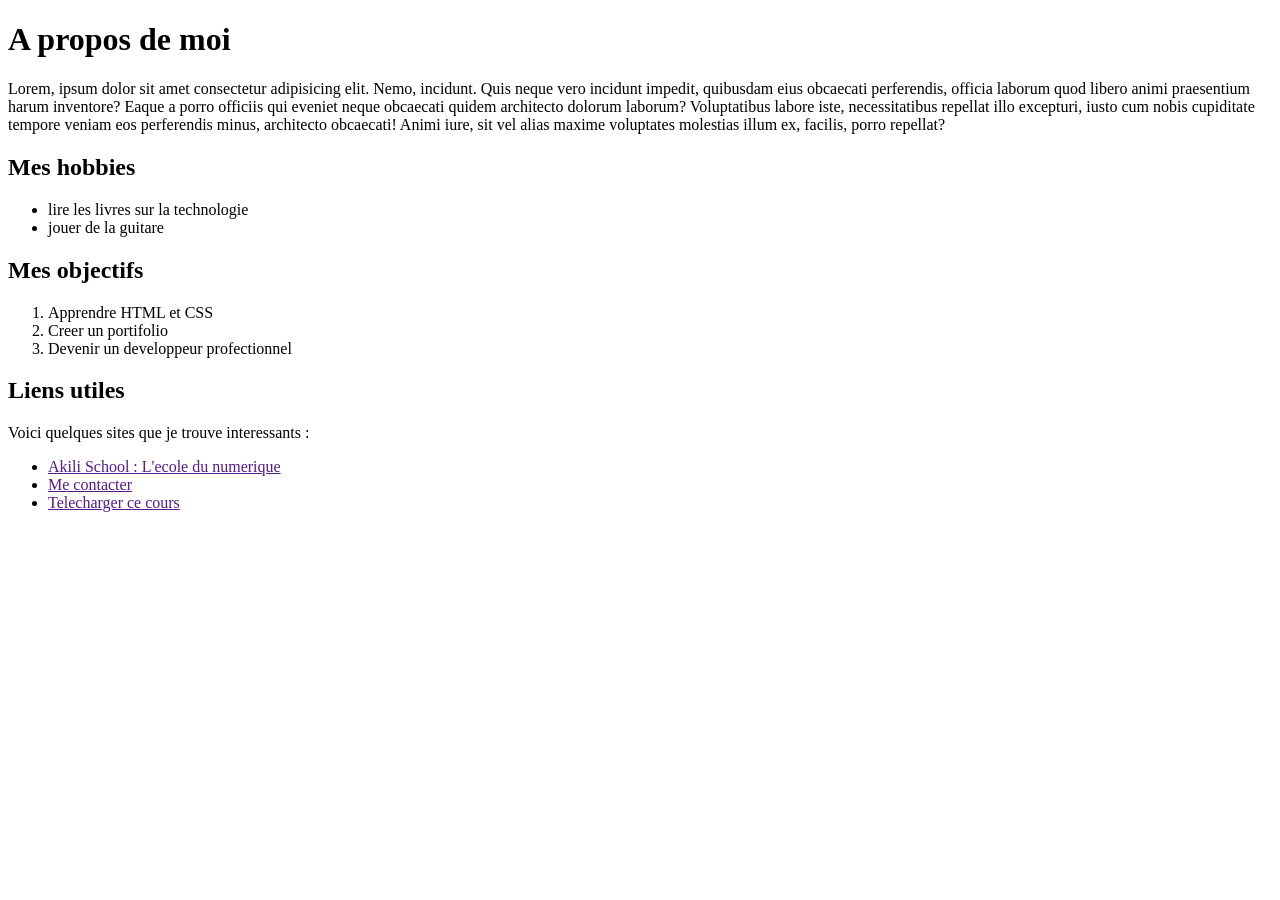
==== index.html @ 523f4569 "Add files via upload" ====
<!DOCTYPE html>
<html lang="en">
<head>
    <meta charset="UTF-8">
    <meta name="viewport" content="width=device-width, initial-scale=1.0">
    <title>A propos</title>
</head>
<body>
    <h1>A propos de moi</h1>

    <p>
        Lorem, ipsum dolor sit amet consectetur adipisicing elit. 
        Nemo, incidunt. Quis neque vero incidunt impedit, quibusdam 
        eius obcaecati perferendis, officia laborum quod libero animi praesentium 
        harum inventore? Eaque a porro officiis qui eveniet neque obcaecati quidem 
        architecto dolorum laborum? Voluptatibus labore iste, necessitatibus 
        repellat illo excepturi, iusto cum nobis cupiditate tempore veniam eos 
        perferendis minus, architecto obcaecati! Animi iure, sit vel alias maxime 
        voluptates molestias illum ex, facilis, porro repellat?
    </p>

    <h2>Mes hobbies</h2>
        <ul>
            <li>lire les livres sur la technologie</li>
            <li>jouer de la guitare</li>
        </ul>
    
    <h2>Mes objectifs</h2>
        <ol>
            <li>Apprendre HTML et CSS</li>
            <li>Creer un portifolio</li>
            <li>Devenir un developpeur profectionnel</li>
        </ol>

    <h2>Liens utiles</h2>
    <p>Voici quelques sites que je trouve interessants : </p>
        <ul>
            <li><a href="">Akili School : L'ecole du numerique</a></li>
            <li><a href="">Me contacter</a></li>
            <li><a href="">Telecharger ce cours</a></li>
        </ul>
</body>
</html>
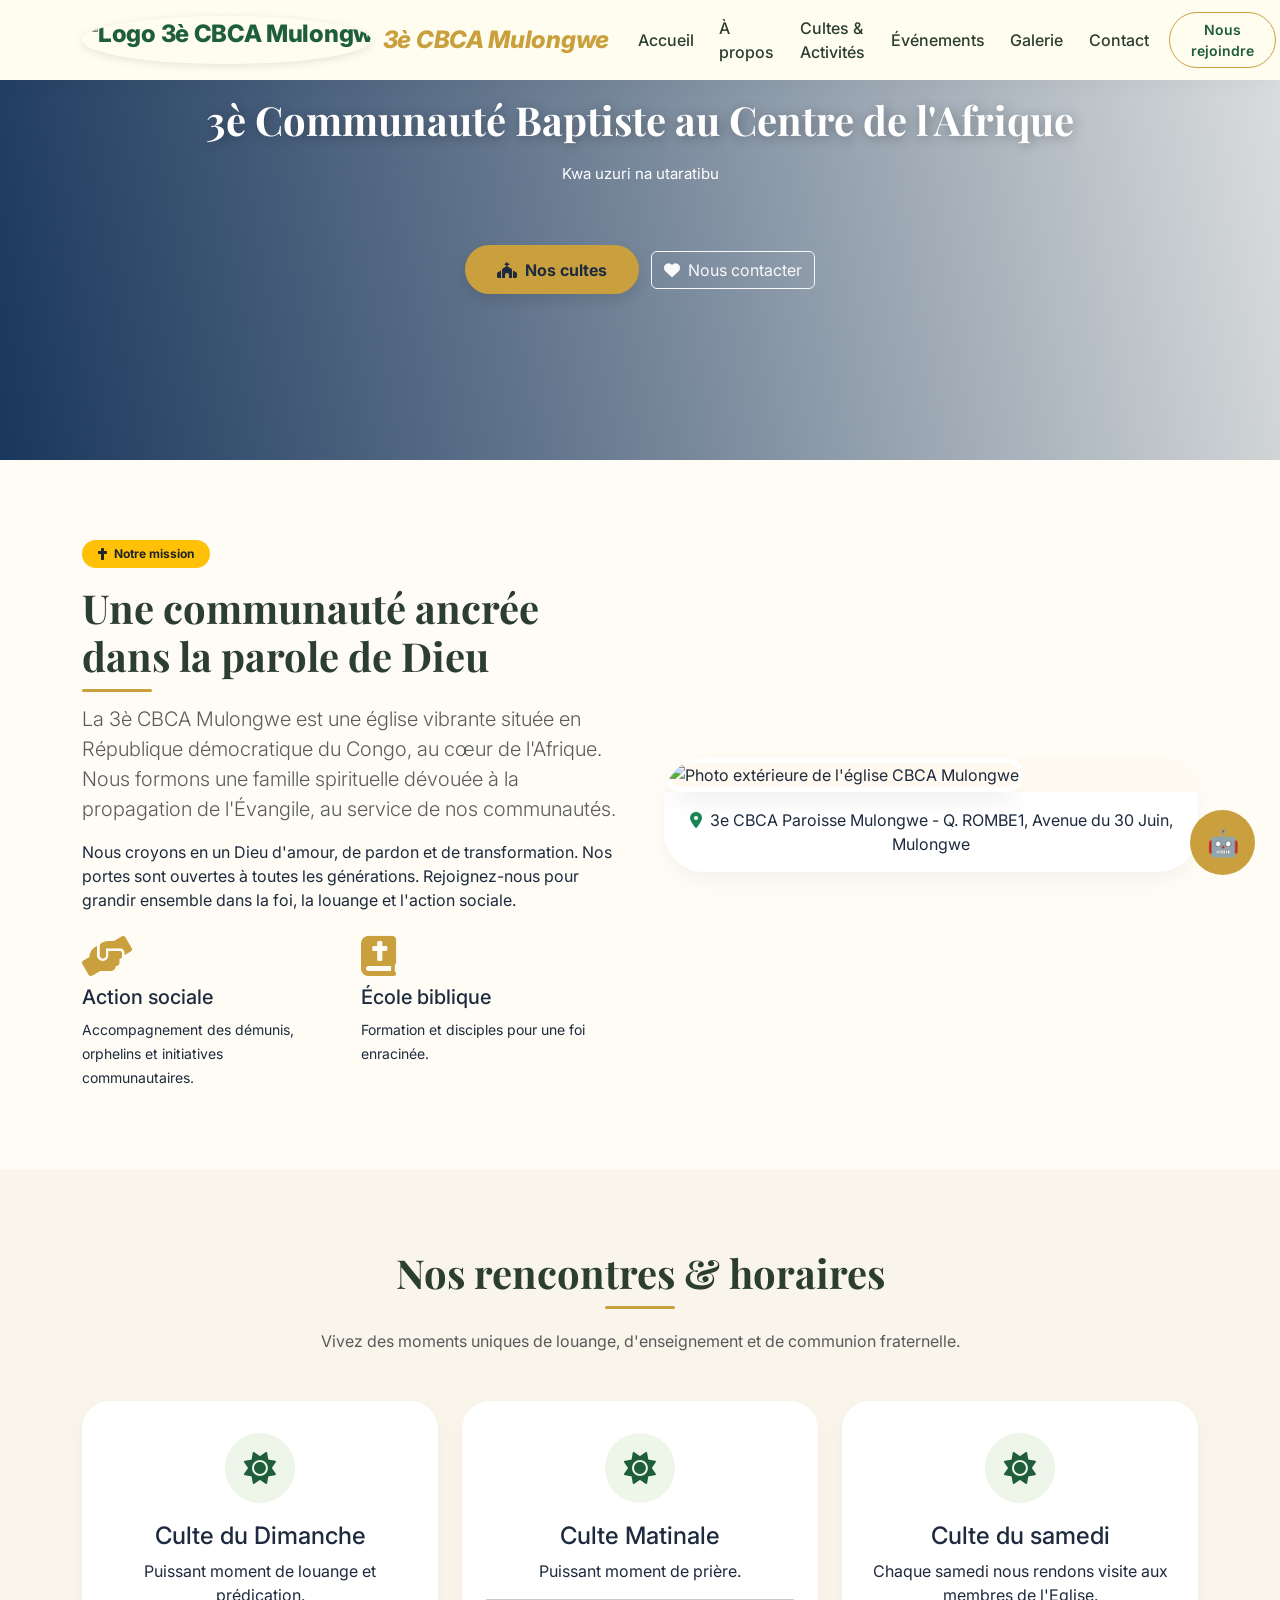
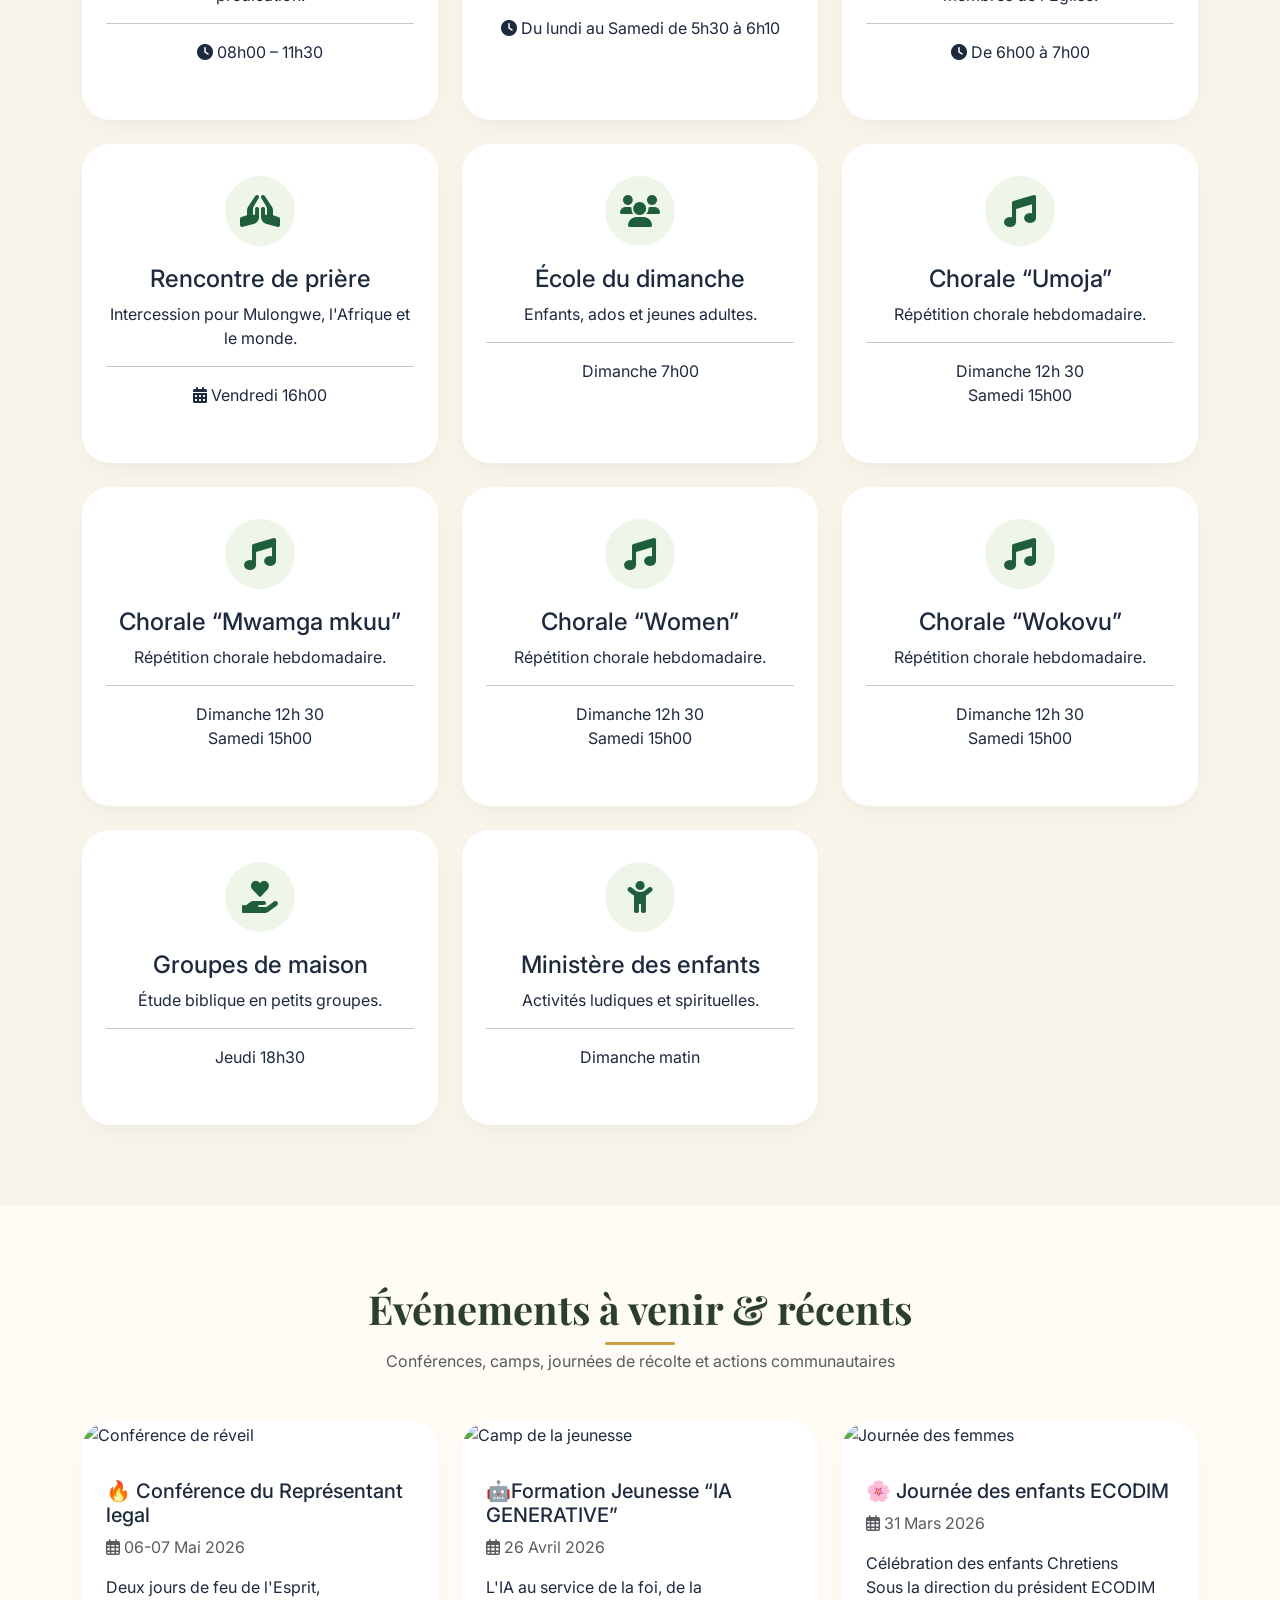
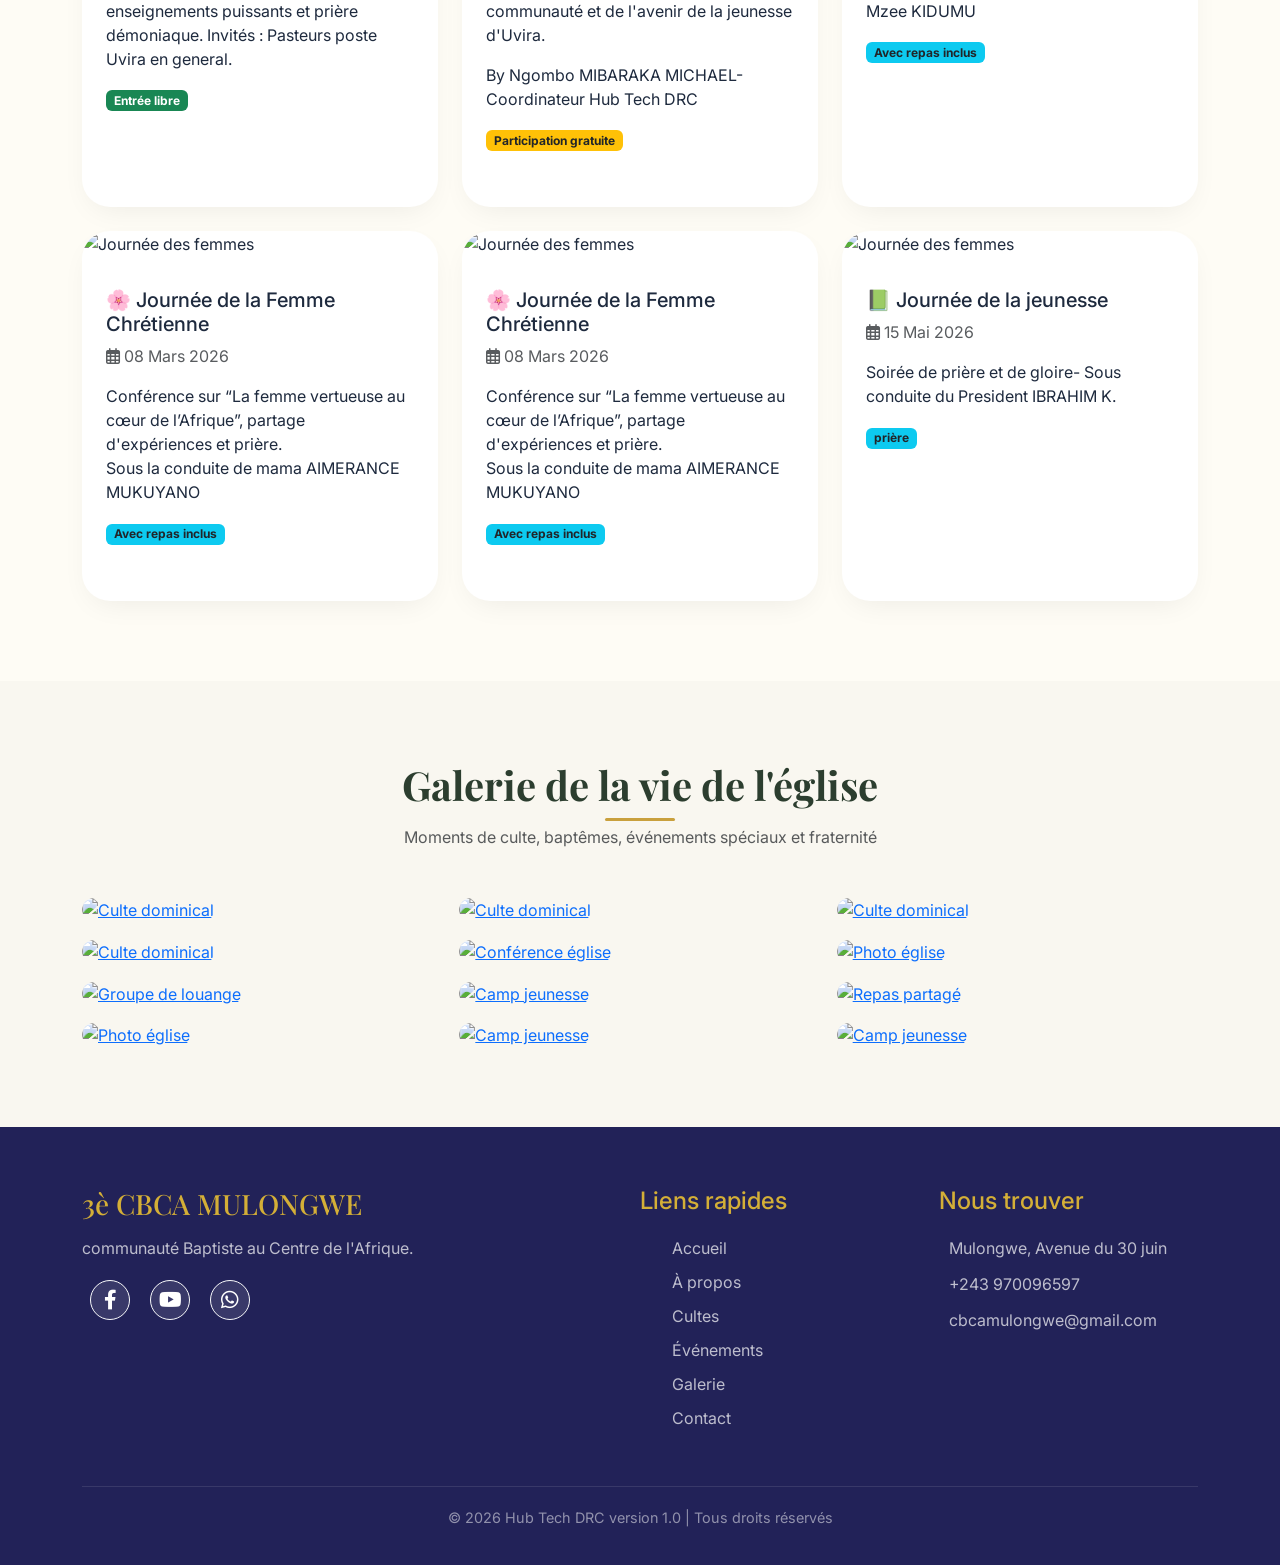
==== commit 8f6f4062: "Revamp index.html with new layout and content Updated the index.html file to include a new title, na" ====
--- a/index.html
+++ b/index.html
@@ -1,45 +1,385 @@
-
-
 <!DOCTYPE html>
 <html lang="en">
 <head>
-    <meta charset="UTF-8">
-    <meta name="viewport" content="width=device-width, initial-scale=1.0">
-    <title>A propos</title>
+  <meta charset="UTF-8">
+  <meta name="viewport" content="width=device-width, initial-scale=1.0">
+  <title>3è CBCA Mulongwe | Église au cœur de l'Afrique</title>
+  <!-- Bootstrap 5 CSS + Icons + Google Fonts + Font Awesome + Lightbox pour galerie -->
+  <link href="https://cdn.jsdelivr.net/npm/bootstrap@5.3.0-alpha1/dist/css/bootstrap.min.css" rel="stylesheet">
+  <link rel="stylesheet" href="https://cdnjs.cloudflare.com/ajax/libs/font-awesome/6.0.0-beta3/css/all.min.css">
+  <link href="https://fonts.googleapis.com/css2?family=Inter:opsz,wght@14..32,300;14..32,400;14..32,600;14..32,700;14..32,800&family=Playfair+Display:ital,wght@0,500;0,700;1,500&display=swap" rel="stylesheet">
+  <!-- Lightbox2 (pour galerie pro) -->
+  <link href="https://cdnjs.cloudflare.com/ajax/libs/lightbox2/2.11.4/css/lightbox.min.css" rel="stylesheet"> 
+  <link rel="stylesheet" href="style.css">
 </head>
 <body>
-    <h1>A propos de moi</h1>
-
-    <p>
-        Lorem, ipsum dolor sit amet consectetur adipisicing elit. 
-        Nemo, incidunt. Quis neque vero incidunt impedit, quibusdam 
-        eius obcaecati perferendis, officia laborum quod libero animi praesentium 
-        harum inventore? Eaque a porro officiis qui eveniet neque obcaecati quidem 
-        architecto dolorum laborum? Voluptatibus labore iste, necessitatibus 
-        repellat illo excepturi, iusto cum nobis cupiditate tempore veniam eos 
-        perferendis minus, architecto obcaecati! Animi iure, sit vel alias maxime 
-        voluptates molestias illum ex, facilis, porro repellat?
-    </p>
-
-    <h2>Mes hobbies</h2>
-        <ul>
-            <li>lire les livres sur la technologie</li>
-            <li>jouer de la guitare</li>
+
+  <!-- NAVBAR avec LOGO (personnalisé, image intégrée via emojis + icône temporaire, mais nous créons un vrai logo SVG/placeholder) -->
+  <nav class="navbar navbar-expand-lg sticky-top">
+    <div class="container">
+      <a class="navbar-brand" href="#">
+        <img src="image/logo_cbca.png" alt="Logo 3è CBCA Mulongwe" class="logo-img-nav">
+        <span>3è CBCA <span>Mulongwe</span></span>
+      </a>
+      <button class="navbar-toggler" type="button" data-bs-toggle="collapse" data-bs-target="#mainNav" aria-controls="mainNav" aria-expanded="false" aria-label="Toggle navigation">
+        <span class="navbar-toggler-icon"></span>
+      </button>
+      <div class="collapse navbar-collapse" id="mainNav">
+        <ul class="navbar-nav ms-auto mb-2 mb-lg-0 align-items-center">
+          <li class="nav-item"><a class="nav-link" href="#accueil.html">Accueil</a></li>
+          <li class="nav-item"><a class="nav-link" href="a-propos.html">À propos</a></li>
+          <li class="nav-item"><a class="nav-link" href="cultes.html">Cultes & Activités</a></li>
+          <li class="nav-item"><a class="nav-link" href="evenements.html">Événements</a></li>
+          <li class="nav-item"><a class="nav-link" href="galerie.html">Galerie</a></li>
+          <li class="nav-item"><a class="nav-link" href="contact.html">Contact</a></li>
+          <li class="nav-item ms-lg-2 mt-2 mt-lg-0">
+            <a href="contact.html" class="btn btn-outline-gold btn-sm">Nous rejoindre</a>
+          </li>
         </ul>
-    
-    <h2>Mes objectifs</h2>
-        <ol>
-            <li>Apprendre HTML et CSS</li>
-            <li>Creer un portifolio</li>
-            <li>Devenir un developpeur profectionnel</li>
-        </ol>
-
-    <h2>Liens utiles</h2>
-    <p>Voici quelques sites que je trouve interessants : </p>
-        <ul>
-            <li><a href="">Akili School : L'ecole du numerique</a></li>
-            <li><a href="">Me contacter</a></li>
-            <li><a href="">Telecharger ce cours</a></li>
-        </ul>
+      </div>
+    </div>
+  </nav> 
+
+  
+  <!-- HERO -->
+  <section id="accueil" class="hero">
+    <div class="container hero-content text-center">
+      <h1>3è Communauté Baptiste au Centre de l'Afrique</h1>
+      <p class="lead" style="font-size: 15px;">Kwa uzuri na utaratibu</p> <br>
+      <a href="cultes.html" class="btn btn-gold mt-3 me-2"><i class="fas fa-church me-2"></i>Nos cultes</a>
+      <a href="contact.html" class="btn btn-outline-light mt-3"><i class="fas fa-heart me-2"></i>Nous contacter</a>
+    </div>
+  </section>
+
+  <!-- À PROPOS avec photo de l’église extérieure -->
+  <section id="a-propos" class="section-padding">
+    <div class="container">
+      <div class="row g-5 align-items-center">
+        <div class="col-lg-6">
+          <span class="badge bg-warning text-dark mb-3 px-3 py-2 rounded-pill"><i class="fas fa-cross me-1"></i> Notre mission</span>
+          <h2 class="section-title mb-4">Une communauté ancrée dans la parole de Dieu</h2>
+          <p class="lead text-muted">La 3è CBCA Mulongwe est une église vibrante située en République démocratique du Congo, au cœur de l'Afrique. Nous formons une famille spirituelle dévouée à la propagation de l'Évangile, au service de nos communautés.</p>
+          <p>Nous croyons en un Dieu d'amour, de pardon et de transformation. Nos portes sont ouvertes à toutes les générations. Rejoignez-nous pour grandir ensemble dans la foi, la louange et l'action sociale.</p>
+          <div class="row mt-4">
+            <div class="col-6">
+              <i class="fas fa-hands-helping fs-1" style="color: var(--church-gold);"></i>
+              <h5 class="mt-2">Action sociale</h5>
+              <small>Accompagnement des démunis, orphelins et initiatives communautaires.</small>
+            </div>
+            <div class="col-6">
+              <i class="fas fa-bible fs-1" style="color: var(--church-gold);"></i>
+              <h5 class="mt-2">École biblique</h5>
+              <small>Formation et disciples pour une foi enracinée.</small>
+            </div>
+          </div>
+        </div>
+        <div class="col-lg-6">
+          <div class="church-card p-0 overflow-hidden">
+            <img src="image/cbca_mulongwe_eglise.png" alt="Photo extérieure de l'église CBCA Mulongwe" class="church-exterior-img" style="border-radius: 32px;">
+            <div class="p-3 text-center bg-white rounded-bottom">
+              <i class="fas fa-location-dot text-success me-1"></i> 3e CBCA Paroisse Mulongwe - Q. ROMBE1, Avenue du 30 Juin, Mulongwe
+            </div>
+          </div>
+        </div>
+      </div>
+    </div>
+  </section>
+
+  <!-- CULTES & ACTIVITÉS -->
+  <section id="cultes" class="section-padding" style="background: #faf5eb;">
+    <div class="container">
+      <div class="text-center mb-5">
+        <h2 class="section-title">Nos rencontres & horaires</h2>
+        <p class="text-muted mt-3">Vivez des moments uniques de louange, d'enseignement et de communion fraternelle.</p>
+      </div>
+      <div class="row g-4">
+        <div class="col-md-6 col-lg-4">
+          <div class="card-service h-100"><div class="card-body text-center"><div class="icon-circle"><i class="fas fa-sun"></i></div><h4>Culte du Dimanche</h4><p>Puissant moment de louange et prédication.</p><hr><i class="fas fa-clock"></i> 08h00 – 11h30</div></div>
+        </div>
+        <div class="col-md-6 col-lg-4">
+          <div class="card-service h-100"><div class="card-body text-center"><div class="icon-circle"><i class="fas fa-sun"></i></div><h4>Culte Matinale</h4><p>Puissant moment de prière.</p><hr><i class="fas fa-clock"></i> Du lundi au Samedi de 5h30 à 6h10</div></div>
+        </div>
+        <div class="col-md-6 col-lg-4">
+          <div class="card-service h-100"><div class="card-body text-center"><div class="icon-circle"><i class="fas fa-sun"></i></div><h4>Culte du samedi</h4><p>Chaque samedi nous rendons visite aux membres de l'Eglise.</p><hr><i class="fas fa-clock"></i> De 6h00 à 7h00</div></div>
+        </div>
+        <div class="col-md-6 col-lg-4">
+          <div class="card-service h-100"><div class="card-body text-center"><div class="icon-circle"><i class="fas fa-praying-hands"></i></div><h4>Rencontre de prière</h4><p>Intercession pour Mulongwe, l'Afrique et le monde.</p><hr><i class="fas fa-calendar-alt"></i> Vendredi 16h00</div></div>
+        </div>
+        <div class="col-md-6 col-lg-4">
+          <div class="card-service h-100"><div class="card-body text-center"><div class="icon-circle"><i class="fas fa-users"></i></div><h4>École du dimanche</h4><p>Enfants, ados et jeunes adultes.</p><hr>Dimanche 7h00</div></div>
+        </div>
+        <div class="col-md-6 col-lg-4">
+          <div class="card-service h-100"><div class="card-body text-center"><div class="icon-circle"><i class="fas fa-music"></i></div><h4>Chorale “Umoja”</h4><p>Répétition chorale hebdomadaire.</p><hr>Dimanche 12h 30 <br>Samedi 15h00</div></div>
+        </div>
+        <div class="col-md-6 col-lg-4">
+          <div class="card-service h-100"><div class="card-body text-center"><div class="icon-circle"><i class="fas fa-music"></i></div><h4>Chorale “Mwamga mkuu”</h4><p>Répétition chorale hebdomadaire.</p><hr>Dimanche 12h 30 <br>Samedi 15h00</div></div>
+        </div>
+        <div class="col-md-6 col-lg-4">
+          <div class="card-service h-100"><div class="card-body text-center"><div class="icon-circle"><i class="fas fa-music"></i></div><h4>Chorale “Women”</h4><p>Répétition chorale hebdomadaire.</p><hr>Dimanche 12h 30 <br>Samedi 15h00</div></div>
+        </div>
+        <div class="col-md-6 col-lg-4">
+          <div class="card-service h-100"><div class="card-body text-center"><div class="icon-circle"><i class="fas fa-music"></i></div><h4>Chorale “Wokovu”</h4><p>Répétition chorale hebdomadaire.</p><hr>Dimanche 12h 30 <br>Samedi 15h00</div></div>
+        </div>
+        <div class="col-md-6 col-lg-4">
+          <div class="card-service h-100"><div class="card-body text-center"><div class="icon-circle"><i class="fas fa-hand-holding-heart"></i></div><h4>Groupes de maison</h4><p>Étude biblique en petits groupes.</p><hr>Jeudi 18h30</div></div>
+        </div>
+        <div class="col-md-6 col-lg-4">
+          <div class="card-service h-100"><div class="card-body text-center"><div class="icon-circle"><i class="fas fa-child"></i></div><h4>Ministère des enfants</h4><p>Activités ludiques et spirituelles.</p><hr>Dimanche matin</div></div>
+        </div>
+      </div>
+    </div>
+  </section>
+
+  <!-- SECTION ÉVÉNEMENTS (images et présentations) -->
+  <section id="evenements" class="section-padding">
+    <div class="container">
+      <div class="text-center mb-5">
+        <h2 class="section-title">Événements à venir & récents</h2>
+        <p class="text-muted">Conférences, camps, journées de récolte et actions communautaires</p>
+      </div>
+      <div class="row g-4">
+        <div class="col-md-6 col-lg-4">
+          <div class="event-card">
+            <img src="image/Représentant.jpg" class="event-img-top" alt="Conférence de réveil">
+            <div class="card-body">
+              <h5>🔥 Conférence du Représentant legal</h5>
+              <p class="text-muted"><i class="far fa-calendar-alt"></i> 06-07 Mai 2026</p>
+              <p>Deux jours de feu de l'Esprit, enseignements puissants et prière démoniaque. Invités : Pasteurs poste Uvira en general.</p>
+              <span class="badge bg-success">Entrée libre</span>
+            </div>
+          </div>
+        </div>
+        <div class="col-md-6 col-lg-4">
+          <div class="event-card">
+            <img src="image/file_00000000022071f89c588788530ba541.png" class="event-img-top" alt="Camp de la jeunesse">
+            <div class="card-body">
+              <h5>🤖Formation Jeunesse “IA GENERATIVE”</h5>
+              <p class="text-muted"><i class="far fa-calendar-alt"></i> 26 Avril 2026</p>
+              <p>L'IA au service de la foi, de la communauté et de l'avenir de la jeunesse d'Uvira.</p>
+              <p>By Ngombo MIBARAKA MICHAEL-Coordinateur Hub Tech DRC</p>
+              <span class="badge bg-warning text-dark">Participation gratuite</span>
+            </div>
+          </div>
+        </div>
+
+        <div class="col-md-6 col-lg-4">
+          <div class="event-card">
+            <img src="image/IMG-20260517-WA0102.jpg" class="event-img-top" alt="Journée des femmes">
+            <div class="card-body">
+              <h5>🌸 Journée des enfants ECODIM</h5>
+              <p class="text-muted"><i class="far fa-calendar-alt"></i> 31 Mars 2026</p>
+              <p>Célébration des enfants Chretiens <br> Sous la direction du président ECODIM Mzee KIDUMU</p>
+              <p></p>
+              <span class="badge bg-info text-dark">Avec repas inclus</span>
+            </div>
+          </div>
+        </div>
+        
+        <div class="col-md-6 col-lg-4">
+          <div class="event-card">
+            <img src="image/IMG-20260517-WA0106.jpg" class="event-img-top" alt="Journée des femmes">
+            <div class="card-body">
+              <h5>🌸 Journée de la Femme Chrétienne</h5>
+              <p class="text-muted"><i class="far fa-calendar-alt"></i> 08 Mars 2026</p>
+              <p>Conférence sur “La femme vertueuse au cœur de l’Afrique”, partage d'expériences et prière. <br> Sous la conduite de mama AIMERANCE MUKUYANO</p>
+              <span class="badge bg-info text-dark">Avec repas inclus</span>
+            </div>
+          </div>
+        </div>
+
+        <div class="col-md-6 col-lg-4">
+          <div class="event-card">
+            <img src="image/IMG-20260517-WA0098.jpg" class="event-img-top" alt="Journée des femmes">
+            <div class="card-body">
+              <h5>🌸 Journée de la Femme Chrétienne</h5>
+              <p class="text-muted"><i class="far fa-calendar-alt"></i> 08 Mars 2026</p>
+              <p>Conférence sur “La femme vertueuse au cœur de l’Afrique”, partage d'expériences et prière. <br> Sous la conduite de mama AIMERANCE MUKUYANO</p>
+              <span class="badge bg-info text-dark">Avec repas inclus</span>
+            </div>
+          </div>
+        </div>
+
+        <div class="col-md-6 col-lg-4">
+          <div class="event-card">
+            <img src="image/IMG-20260517-WA0077.jpg" class="event-img-top" alt="Journée des femmes">
+            <div class="card-body">
+              <h5>📗 Journée de la jeunesse</h5>
+              <p class="text-muted"><i class="far fa-calendar-alt"></i> 15 Mai 2026</p>
+              <p>Soirée de prière et de gloire- Sous conduite du President IBRAHIM K.</p>
+              <span class="badge bg-info text-dark">prière</span>
+            </div>
+          </div>
+        </div>
+      </div>
+    </div>
+  </section>
+
+  <!-- GALERIE PHOTOS (professionnelle) avec images d'événements, d'église et culte -->
+  <section id="galerie" class="section-padding" style="background: #f9f7f0;">
+    <div class="container">
+      <div class="text-center mb-5">
+        <h2 class="section-title">Galerie de la vie de l'église</h2>
+        <p class="text-muted">Moments de culte, baptêmes, événements spéciaux et fraternité</p>
+      </div>
+      <div class="row g-3">
+
+        <div class="col-md-4 col-sm-6">
+          <a href="galerie.html" data-lightbox="church-gallery" data-title="Grand rassemblement dominical">
+            <div class="gallery-item"><img src="image/Rev. Pascal.jpg" class="gallery-img" alt="Culte dominical"></div>
+          </a>
+        </div>
+        <div class="col-md-4 col-sm-6">
+          <a href="galerie.html" data-lightbox="church-gallery" data-title="Grand rassemblement dominical">
+            <div class="gallery-item"><img src="image/IMG-20260517-WA0128.jpg" class="gallery-img" alt="Culte dominical"></div>
+          </a>
+        </div>
+
+        <div class="col-md-4 col-sm-6">
+          <a href="galerie.html" data-lightbox="church-gallery" data-title="Grand rassemblement dominical">
+            <div class="gallery-item"><img src="image/IMG-20260517-WA0098.jpg" class="gallery-img" alt="Culte dominical"></div>
+          </a>
+        </div>
+
+        <div class="col-md-4 col-sm-6">
+          <a href="galerie.html" data-lightbox="church-gallery" data-title="Grand rassemblement dominical">
+            <div class="gallery-item"><img src="image/IMG-20260517-WA0126.jpg" class="gallery-img" alt="Culte dominical"></div>
+          </a>
+        </div>
+
+        <div class="col-md-4 col-sm-6">
+          <a href="galerie.html" data-lightbox="church-gallery" data-title="Conférence 2025">
+            <div class="gallery-item"><img src="image/IMG-20260517-WA0115.jpg" class="gallery-img" alt="Conférence église"></div>
+          </a>
+        </div>
+
+        <div class="col-md-4 col-sm-6">
+          <a href="galerie.html" data-lightbox="church-gallery" data-title="Extérieur du temple CBCA Mulongwe">
+            <div class="gallery-item"><img src="image/IMG-20260517-WA0068.jpg" class="gallery-img" alt="Photo église"></div>
+          </a>
+        </div>
+
+        <div class="col-md-4 col-sm-6">
+          <a href="galerie.html" data-lightbox="church-gallery" data-title="Louange et adoration collective">
+            <div class="gallery-item"><img src="image/IMG-20260517-WA0103.jpg" class="gallery-img" alt="Groupe de louange"></div>
+          </a>
+        </div>
+
+        <div class="col-md-4 col-sm-6">
+          <a href="galerie.html" data-lightbox="church-gallery" data-title="Camp de la jeunesse">
+            <div class="gallery-item"><img src="image/IMG-20260517-WA0101.jpg" class="gallery-img" alt="Camp jeunesse"></div>
+          </a>
+        </div>
+
+        <div class="col-md-4 col-sm-6">
+          <a href="galerie.html" data-lightbox="church-gallery" data-title="Dîner fraternel communautaire">
+            <div class="gallery-item">
+              <img src="image/IMG-20260517-WA0114.jpg" class="gallery-img" alt="Repas partagé"></div>
+          </a>
+        </div>
+
+        <div class="col-md-4 col-sm-6">
+          <a href="galerie.html" data-lightbox="church-gallery" data-title="Extérieur du temple CBCA Mulongwe">
+            <div class="gallery-item"><img src="image/IMG-20260517-WA0072.jpg" class="gallery-img" alt="Photo église"></div>
+          </a>
+        </div>
+
+        <div class="col-md-4 col-sm-6">
+          <a href="galerie.html" data-lightbox="church-gallery" data-title="Camp de la jeunesse">
+            <div class="gallery-item"><img src="image/IMG-20260517-WA0079.jpg" class="gallery-img" alt="Camp jeunesse"></div>
+          </a>
+        </div>
+
+        <div class="col-md-4 col-sm-6">
+          <a href="galerie.html" data-lightbox="church-gallery" data-title="Camp de la jeunesse">
+            <div class="gallery-item"><img src="image/IMG-20260517-WA0077.jpg" class="gallery-img" alt="Camp jeunesse"></div>
+          </a>
+        </div>
+
+      </div>
+    </div>
+  </section>
+
+    <!-- FOOTER -->
+    <footer class="footer">
+      <div class="container">
+        <div class="footer-grid">
+            <div class="footer-about">
+              <h3>3è CBCA MULONGWE</h3>
+              <p>communauté Baptiste au Centre de l'Afrique.</p>
+              <div class="footer-social">
+                <a href="https://www.facebook.com/profile.php?id=61588190810548" class="btn btn-outline-light btn-lg rounded-circle mx-2"><i class="fab fa-facebook-f"></i></a>
+                <a href="https://youtube.com/@hubtechdrc?si=TBOERxqZ5r6x81qi" class="btn btn-outline-light btn-lg rounded-circle mx-2"><i class="fab fa-youtube"></i></a>
+                <a href="https://chat.whatsapp.com/GgwyBeBTqSu8wBcDb2ZMI4?mode=gi_t" class="btn btn-outline-light btn-lg rounded-circle mx-2"><i class="fab fa-whatsapp"></i></a>
+              </div>
+            </div>
+            <div class="footer-links">
+              <h4>Liens rapides</h4>
+              <ul>
+                <li><a href="index.html">Accueil</a></li>
+                <li><a href="a-propos.html">À propos</a></li>
+                <li><a href="cultes.html">Cultes</a></li>
+                <li><a href="evenements.html">Événements</a></li>
+                <li><a href="galerie.html">Galerie</a></li>
+                <li><a href="contact.html">Contact</a></li>
+              </ul>
+            </div>
+            <div class="footer-contact">
+              <h4>Nous trouver</h4>
+              <p><i class="bi bi-geo-alt"></i> Mulongwe, Avenue du 30 juin</p>
+              <p><i class="bi bi-telephone"></i> +243 970096597</p>
+              <p><i class="bi bi-envelope"></i> cbcamulongwe@gmail.com</p>
+            </div>
+          </div>
+          <div class="footer-bottom">
+            <p>© 2026 Hub Tech DRC version 1.0 | Tous droits réservés</p>
+          </div>
+      </div>
+  </footer>
+
+    <!-- ===== ASSISTANT DIGITAL CBCA ===== -->
+
+  <!-- Conteneur principal du chatbot -->
+  <div id="chatbot-container">
+
+    <!-- En-tête du chatbot -->
+    <div id="chatbot-header">
+      Assistant CBCA <!-- Titre affiché -->
+      
+      <!-- Bouton pour fermer le chatbot -->
+      <span onclick="toggleChat()">✖</span>
+    </div>
+
+    <!-- Corps du chatbot -->
+    <div id="chatbot-body">
+
+      <!-- Zone où les messages apparaissent -->
+      <div id="chatbot-messages">
+        <!-- Message d'accueil automatique -->
+        <p><strong>Assistant :</strong> Bonjour 👋 Bienvenue à la 3è CBCA Mulongwe. Comment puis-je vous aider ?</p>
+      </div>
+
+      <!-- Champ de saisie utilisateur -->
+      <input 
+        type="text" 
+        id="chatbot-input" 
+        placeholder="Posez votre question..."
+      >
+
+      <!-- Bouton envoyer -->
+      <button onclick="sendMessage()">Envoyer</button>
+    </div>
+  </div>
+
+  <!-- Bouton flottant pour ouvrir le chatbot -->
+  <button id="chatbot-toggle" onclick="toggleChat()">
+    🤖
+  </button>
+
+  <script src="https://cdn.jsdelivr.net/npm/bootstrap@5.3.0-alpha1/dist/js/bootstrap.bundle.min.js"></script>
+  <script src="https://cdnjs.cloudflare.com/ajax/libs/lightbox2/2.11.4/js/lightbox.min.js"></script>
+  <script src="script.js"></script>
+  <script src="knowledge.js"></script>
 </body>
-</html>+</html>
+
+
--- a/style.css
+++ b/style.css
@@ -0,0 +1,499 @@
+
+* {
+    margin: 0;
+    padding: 0;
+    box-sizing: border-box;
+}
+
+body {
+    font-family: 'Inter', sans-serif;
+    color: #1e2a3e;
+    background-color: #fefcf5;
+    scroll-behavior: smooth;
+}
+
+h1, h2, h3, .logo-text, .section-title {
+    font-family: 'Playfair Display', serif;
+}
+
+/* palette inspirante : vert profond + or doux + terre africaine */
+:root {
+    --church-gold: #c9a03d;
+    --church-green: #1f5e3a;
+    --church-dark: #2c3e2f;
+    --church-cream: #fff9ef;
+    --church-soft: #f4ede4;
+    --shadow-sm: 0 10px 30px -10px rgba(0,0,0,0.08);
+}
+
+/* navbar stylisée avec logo amélioré */
+.navbar {
+    background: rgba(255, 252, 240, 0.96);
+    backdrop-filter: blur(8px);
+    box-shadow: 0 4px 20px rgba(0,0,0,0.03);
+    transition: all 0.3s;
+    padding: 0.5rem 0;
+}
+.navbar-brand {
+    display: flex;
+    align-items: center;
+    gap: 12px;
+    font-weight: 800;
+    font-size: 1.5rem;
+    color: var(--church-green) !important;
+    letter-spacing: -0.3px;
+}
+.logo-img-nav {
+    height: 48px;
+    width: auto;
+    border-radius: 50%;
+    object-fit: cover;
+    box-shadow: 0 2px 8px rgba(0,0,0,0.1);
+}
+.navbar-brand span {
+    color: var(--church-gold);
+    font-style: italic;
+}
+.nav-link {
+    font-weight: 500;
+    color: #2c3e2f !important;
+    margin: 0 0.3rem;
+    transition: 0.2s;
+}
+.nav-link:hover {
+    color: var(--church-gold) !important;
+    transform: translateY(-2px);
+}
+.btn-outline-gold {
+    border: 1.5px solid var(--church-gold);
+    color: var(--church-green);
+    border-radius: 40px;
+    padding: 0.4rem 1.3rem;
+    font-weight: 600;
+    transition: 0.25s;
+}
+.btn-outline-gold:hover {
+    background: var(--church-gold);
+    border-color: var(--church-gold);
+    color: #fff;
+}
+
+
+.hero {
+    background: linear-gradient(80deg, rgba(13, 44, 84, 0.95) 0%,
+     rgba(13, 44, 84, 0.65) 40%, rgba(13, 44, 84, 0.15) 100%, transparent 100%), 
+                url('image/cbca_mulongwe_eglise.png');
+    background-size: cover;
+    background-position: center;
+    padding: 1rem 0;
+    color: white;
+    position: relative;
+
+    /* background-position: 220% center; */
+    background-repeat: no-repeat;
+    min-height: 380px;
+    
+}
+.hero-content h1 {
+    font-size: 2.5rem;
+    font-weight: 700;
+    text-shadow: 2px 2px 12px rgba(0,0,0,0.3);
+}
+.hero-content p {
+    font-size: 1.2rem;
+    max-width: 650px;
+    margin: 1.2rem auto;
+    font-weight: 400;
+    backdrop-filter: blur(2px);
+}
+.btn-gold {
+    background: var(--church-gold);
+    color: #1e2a3e;
+    font-weight: 700;
+    padding: 0.8rem 2rem;
+    border-radius: 50px;
+    border: none;
+    transition: 0.2s;
+    box-shadow: 0 6px 14px rgba(0,0,0,0.1);
+}
+.btn-gold:hover {
+    background: #b68b2c;
+    transform: translateY(-3px);
+    color: white;
+}
+
+/* section commune */
+.section-padding {
+    padding: 5rem 0;
+}
+.section-title {
+    font-size: 2.5rem;
+    font-weight: 700;
+    color: var(--church-dark);
+    margin-bottom: 1rem;
+    position: relative;
+    display: inline-block;
+}
+.section-title:after {
+    content: '';
+    position: absolute;
+    bottom: -12px;
+    left: 0;
+    width: 70px;
+    height: 3px;
+    background: var(--church-gold);
+    border-radius: 5px;
+}
+.text-center .section-title:after {
+    left: 50%;
+    transform: translateX(-50%);
+}
+
+/* cartes services & événements */
+.card-service, .event-card {
+    border: none;
+    background: white;
+    border-radius: 28px;
+    box-shadow: var(--shadow-sm);
+    transition: all 0.3s ease;
+    overflow: hidden;
+    margin-bottom: 1.5rem;
+    height: 100%;
+}
+.card-service:hover, .event-card:hover {
+    transform: translateY(-8px);
+    box-shadow: 0 20px 35px -12px rgba(0,0,0,0.15);
+}
+.card-service .card-body, .event-card .card-body {
+    padding: 2rem 1.5rem;
+}
+.icon-circle {
+    width: 70px;
+    height: 70px;
+    background: #eef5e9;
+    border-radius: 50%;
+    display: flex;
+    align-items: center;
+    justify-content: center;
+    margin: 0 auto 1.2rem auto;
+    color: var(--church-green);
+    font-size: 2rem;
+}
+.event-img-top {
+    height: 220px;
+    object-fit: cover;
+    width: 100%;
+    transition: transform 0.4s;
+}
+.event-card:hover .event-img-top {
+    transform: scale(1.02);
+}
+
+/* section pasteur & église */
+.pastor-card, .church-card {
+    background: var(--church-cream);
+    border-radius: 40px;
+    padding: 2rem;
+    box-shadow: var(--shadow-sm);
+}
+.pastor-img, .church-exterior-img {
+    width: 180px;
+    height: 180px;
+    object-fit: cover;
+    border-radius: 50%;
+    border: 5px solid white;
+    box-shadow: 0 15px 25px -10px rgba(0,0,0,0.1);
+}
+.church-exterior-img {
+    border-radius: 30px;
+    width: 100%;
+    height: 280px;
+    object-fit: cover;
+}
+
+/* galerie images */
+.gallery-item {
+    overflow: hidden;
+    border-radius: 24px;
+    transition: 0.25s;
+    cursor: pointer;
+}
+.gallery-img {
+    width: 100%;
+    height: 220px;
+    object-fit: cover;
+    transition: transform 0.3s ease;
+    border-radius: 24px;
+}
+.gallery-item:hover .gallery-img {
+    transform: scale(1.04);
+}
+
+
+
+
+/* Hero small pour les pages internes */
+.hero-small {
+  background: linear-gradient(105deg, rgba(30,42,62,0.85) 0%, rgba(31,94,58,0.85) 100%), 
+              url('image/cbca_mulongwe_eglise.png');
+  background-size: cover;
+  background-position: center;
+  color: white;
+  padding: 4rem 0;
+}
+
+/* Styles pour les formulaires */
+.form-control, .form-select {
+  border: 1px solid #ddd;
+  padding: 0.75rem;
+  border-radius: 8px;
+}
+
+.form-control:focus, .form-select:focus {
+  border-color: var(--church-gold);
+  box-shadow: 0 0 0 0.25rem rgba(201, 160, 61, 0.25);
+}
+
+/* Ratio pour les vidéos et cartes */
+.ratio {
+  border-radius: 12px;
+  overflow: hidden;
+  box-shadow: 0 5px 15px rgba(0,0,0,0.1);
+}
+
+/* Styles spécifiques pour la page contact */
+.contact-info h5 {
+  font-weight: 600;
+  margin-top: 1.5rem;
+  color: var(--church-dark);
+}
+
+
+/* Style pour le lien actif dans la navbar */
+.navbar .nav-link.active {
+    color: var(--church-gold) !important;
+    font-weight: 600;
+    position: relative;
+}
+
+.navbar .nav-link.active:after {
+    content: '';
+    position: absolute;
+    bottom: -5px;
+    left: 0;
+    width: 100%;
+    height: 2px;
+    background: var(--church-gold);
+}
+
+/* Animations */
+.hidden {
+    opacity: 0;
+    transform: translateY(40px);
+    transition: all 0.6s ease;
+}
+
+.show {
+    opacity: 1;
+    transform: translateY(0);
+}
+
+
+
+
+
+
+/* ========== FOOTER ========== */
+.footer {
+    /* background: #0F2A20; */
+    color: white;
+    padding: 60px 0 20px;
+    background-color: #222258;
+}
+
+.footer-grid {
+    display: flex;
+    gap: 40px;
+    flex-wrap: wrap;
+    justify-content: space-between;
+    margin-bottom: 40px;
+}
+
+.footer-about {
+    flex: 2;
+    min-width: 250px;
+}
+
+.footer-about h3 {
+    color: #D4AF37;
+    margin-bottom: 15px;
+}
+
+.footer-about p {
+    color: rgba(255,255,255,0.7);
+    margin-bottom: 20px;
+}
+
+.footer-social a {
+    color: white;
+    background: rgba(255,255,255,0.1);
+    width: 40px;
+    height: 40px;
+    display: inline-flex;
+    align-items: center;
+    justify-content: center;
+    border-radius: 50%;
+    margin-right: 10px;
+    transition: all 0.3s;
+}
+
+.footer-social a:hover {
+    background: #D4AF37;
+    transform: translateY(-3px);
+}
+
+.footer-links, .footer-contact {
+    flex: 1;
+    min-width: 180px;
+}
+
+.footer-links h4, .footer-contact h4 {
+    color: #D4AF37;
+    margin-bottom: 20px;
+}
+
+.footer-links ul {
+    list-style: none;
+}
+
+.footer-links ul li {
+    margin-bottom: 10px;
+}
+
+.footer-links ul li a {
+    color: rgba(255,255,255,0.7);
+    text-decoration: none;
+    transition: all 0.3s;
+}
+
+.footer-links ul li a:hover {
+    color: #D4AF37;
+    padding-left: 5px;
+}
+
+.footer-contact p {
+    color: rgba(255,255,255,0.7);
+    margin-bottom: 12px;
+    display: flex;
+    align-items: center;
+    gap: 10px;
+}
+
+.footer-contact p i {
+    color: #D4AF37;
+}
+
+.footer-bottom {
+    text-align: center;
+    padding-top: 20px;
+    border-top: 1px solid rgba(255,255,255,0.1);
+    color: rgba(255,255,255,0.5);
+    font-size: 0.9rem;
+}
+
+
+
+/* responsive */
+@media (max-width: 768px) {
+    .hero-content h1 {
+    font-size: 2.3rem;
+    }
+    .section-padding {
+    padding: 3rem 0;
+    }
+    .navbar-brand {
+    font-size: 1.2rem;
+    }
+    .logo-img-nav {
+    height: 38px;
+    }
+} 
+
+
+/* ===== STYLE DU CHATBOT ===== */
+
+/* Bouton flottant (le rond 🤖) */
+#chatbot-toggle {
+    position: fixed; /* reste fixe à l'écran */
+    bottom: 25px; /* distance du bas */
+    right: 25px; /* distance de droite */
+    background: var(--church-gold); /* couleur or */
+    color: white;
+    border: none;
+    border-radius: 50%; /* rond */
+    width: 65px;
+    height: 65px;
+    font-size: 26px;
+    cursor: pointer;
+    z-index: 9999; /* au-dessus de tout */
+}
+#chatbot-toggle:hover{
+    background-color: #9547ee;
+}
+
+/* Conteneur principal du chatbot */
+#chatbot-container {
+    position: fixed; /* reste visible même en scroll */
+    bottom: 100px;
+    right: 25px;
+    width: 320px;
+    background: var(--church-cream); /* couleur du site */
+    border-radius: 15px;
+    box-shadow: 0 10px 30px rgba(0,0,0,0.2);
+    display: none; /* caché au départ */
+    flex-direction: column;
+    z-index: 9999;
+}
+
+/* En-tête du chatbot */
+#chatbot-header {
+    background: var(--church-green); /* vert du site */
+    color: white;
+    padding: 10px;
+    font-weight: bold;
+    display: flex;
+    justify-content: space-between; /* espace entre titre et X */
+}
+
+/* Corps du chatbot */
+#chatbot-body {
+    padding: 10px;
+}
+
+/* Zone des messages */
+#chatbot-messages {
+    height: 200px; /* hauteur fixe */
+    overflow-y: auto; /* scroll si trop de messages */
+    font-size: 14px;
+    margin-bottom: 10px;
+}
+
+/* Champ de saisie */
+#chatbot-input {
+    width: 100%;
+    padding: 8px;
+    border-radius: 8px;
+    border: 1px solid #ccc;
+    margin-bottom: 5px;
+}
+
+/* Bouton envoyer */
+#chatbot-body button {
+    width: 100%;
+    padding: 8px;
+    background: var(--church-gold);
+    color: white;
+    border: none;
+    border-radius: 8px;
+    cursor: pointer;
+}
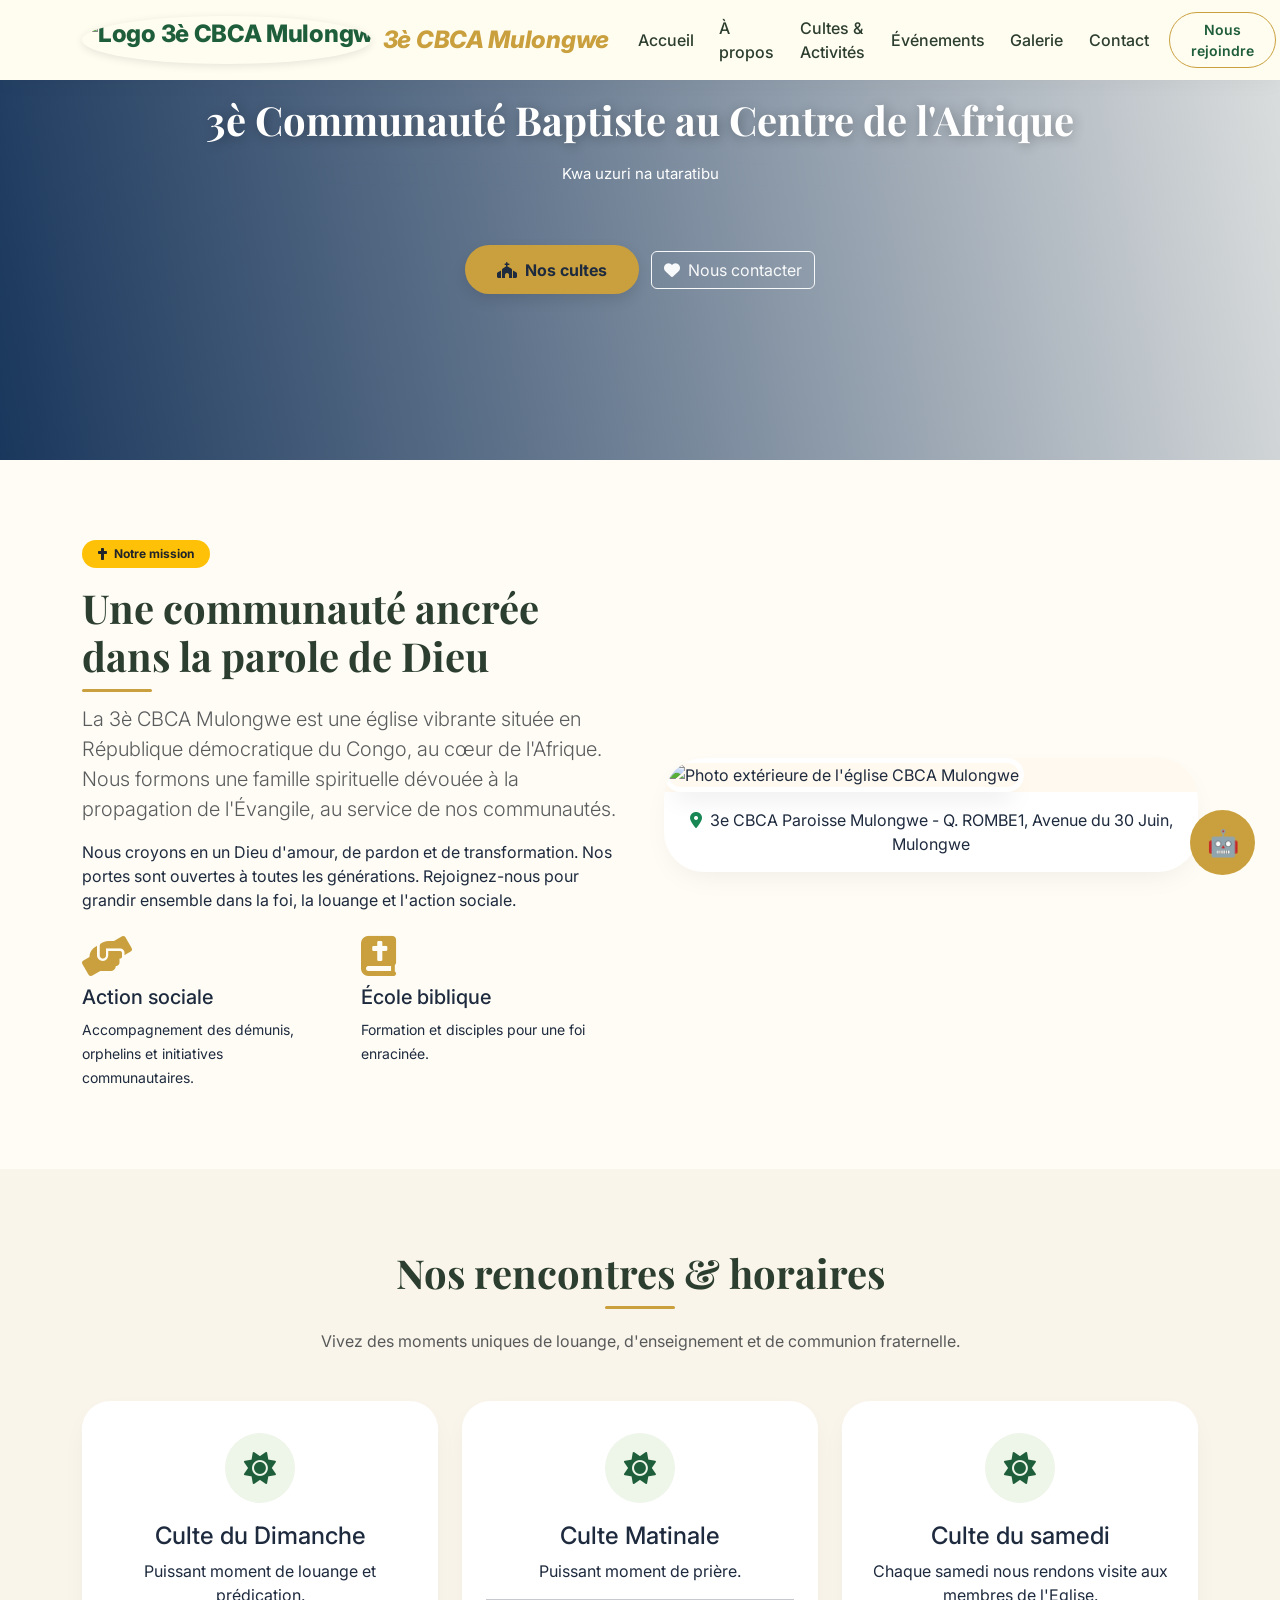
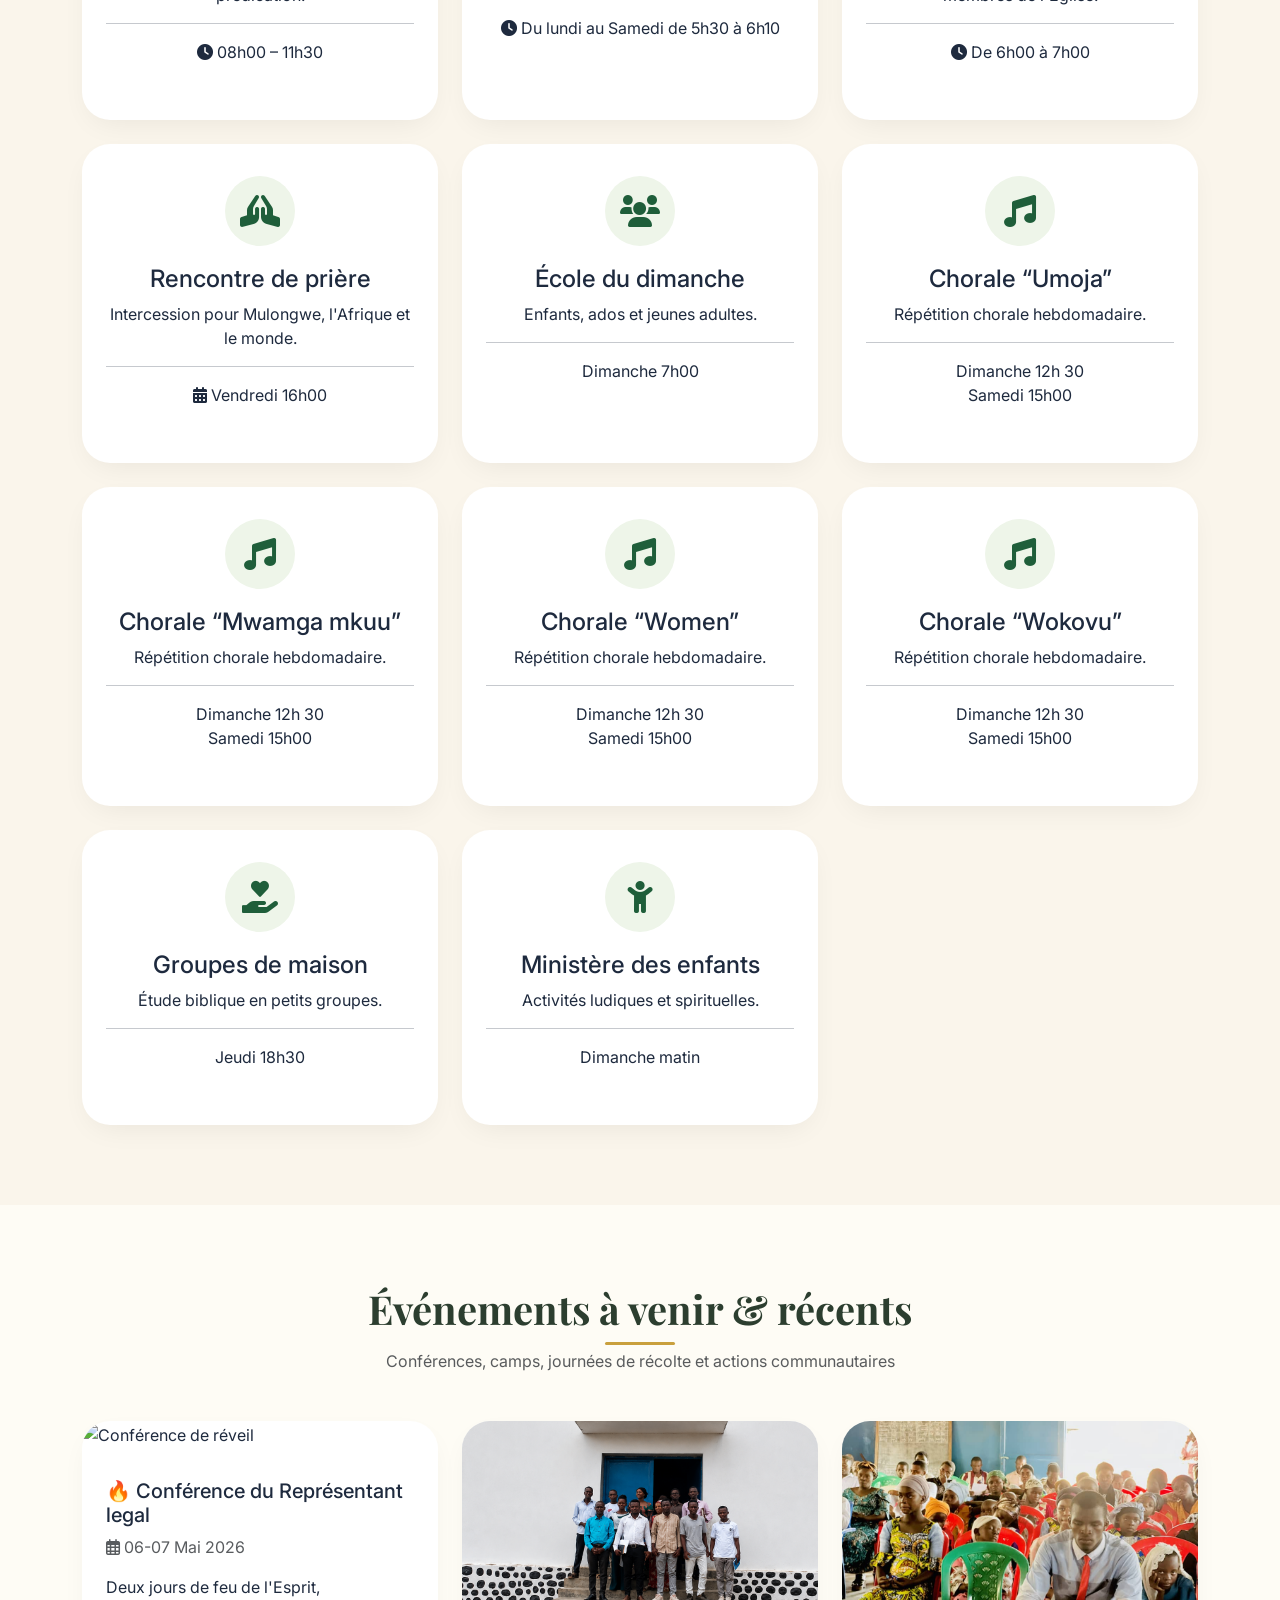
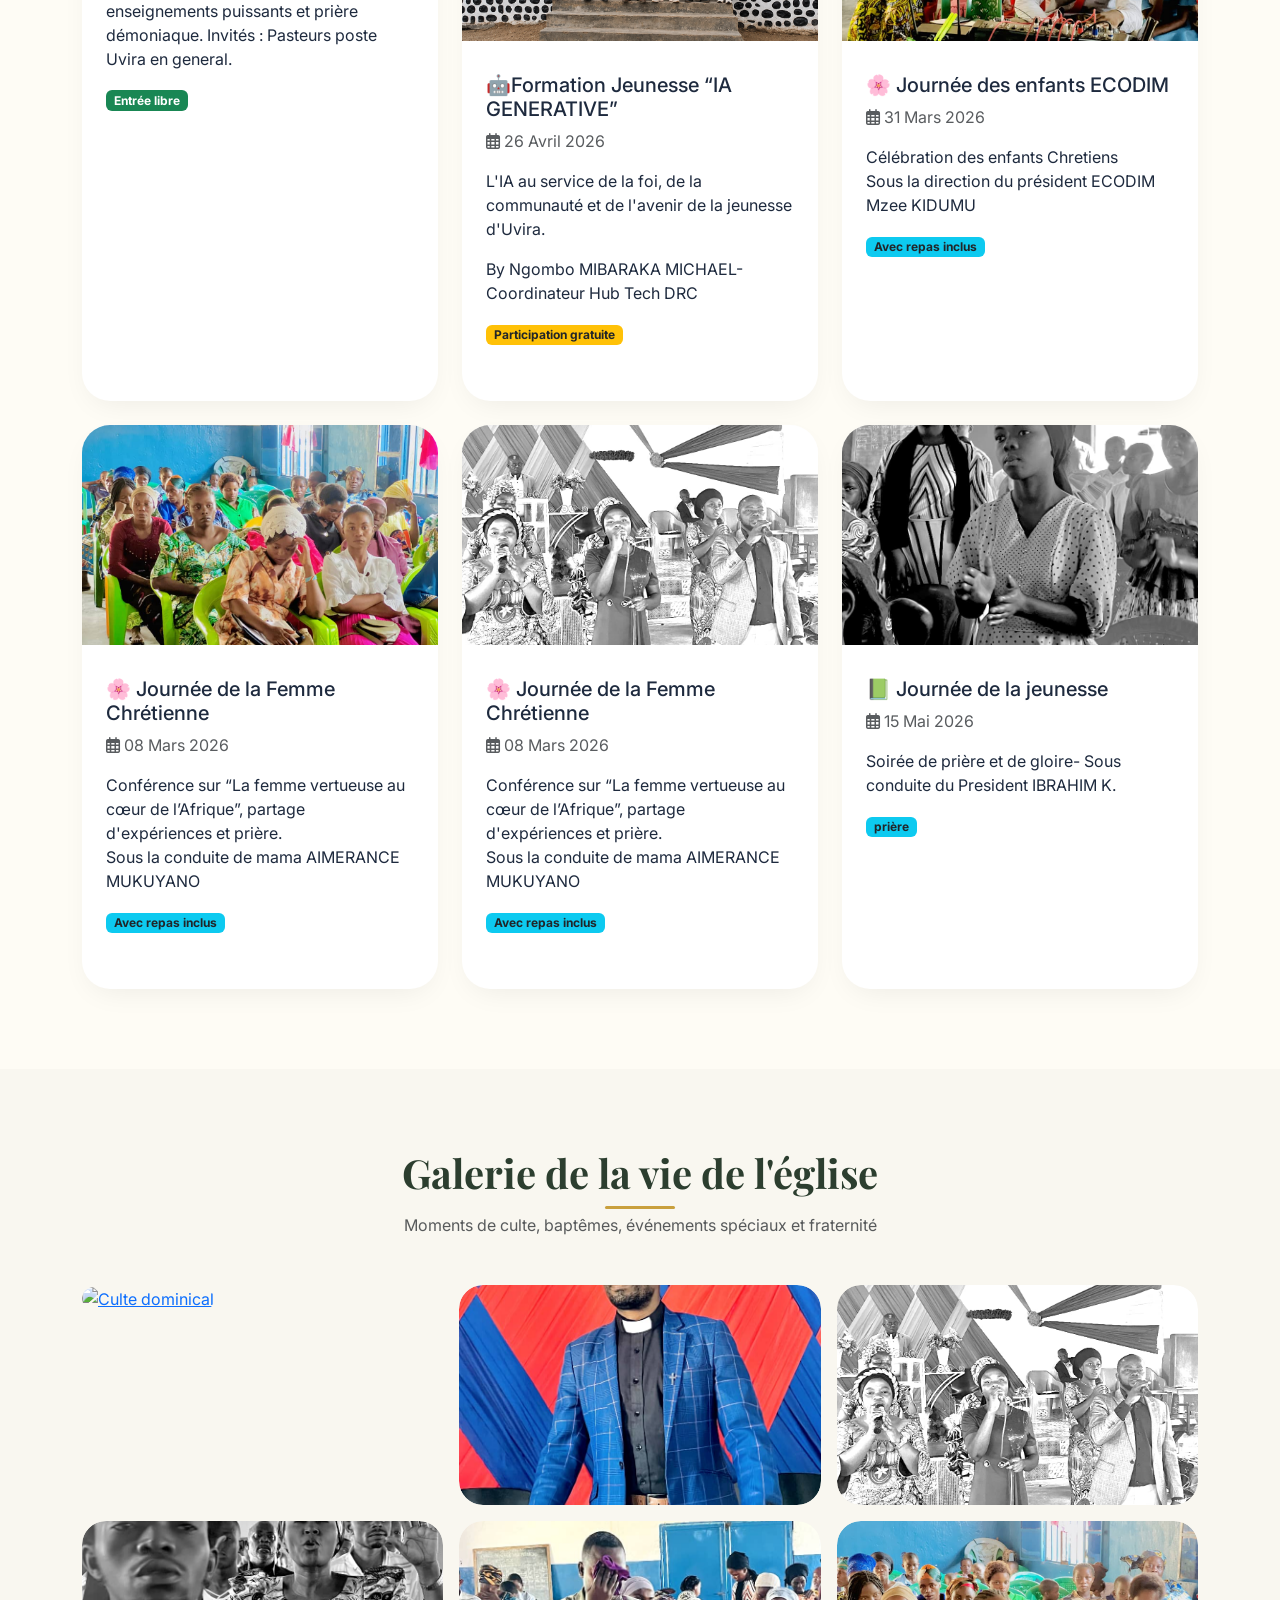
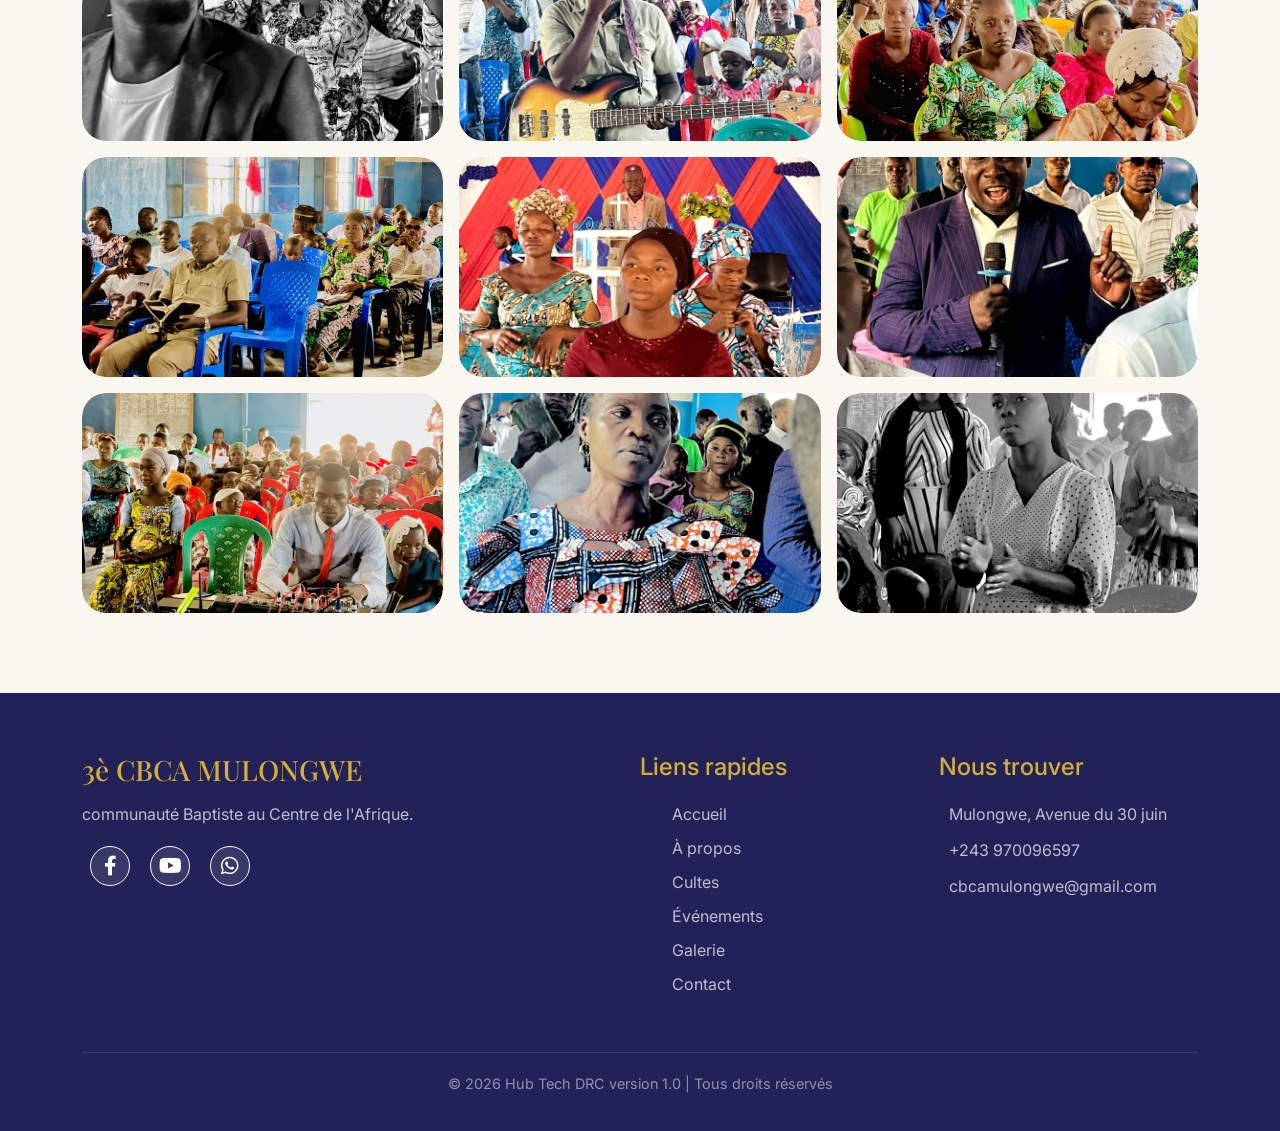
==== commit 7bb15d65: "Update image paths in index.html" ====
--- a/index.html
+++ b/index.html
@@ -18,7 +18,7 @@
   <nav class="navbar navbar-expand-lg sticky-top">
     <div class="container">
       <a class="navbar-brand" href="#">
-        <img src="image/logo_cbca.png" alt="Logo 3è CBCA Mulongwe" class="logo-img-nav">
+        <img src="logo_cbca.png" alt="Logo 3è CBCA Mulongwe" class="logo-img-nav">
         <span>3è CBCA <span>Mulongwe</span></span>
       </a>
       <button class="navbar-toggler" type="button" data-bs-toggle="collapse" data-bs-target="#mainNav" aria-controls="mainNav" aria-expanded="false" aria-label="Toggle navigation">
@@ -151,7 +151,7 @@
         </div>
         <div class="col-md-6 col-lg-4">
           <div class="event-card">
-            <img src="image/file_00000000022071f89c588788530ba541.png" class="event-img-top" alt="Camp de la jeunesse">
+            <img src="file_00000000022071f89c588788530ba541.png" class="event-img-top" alt="Camp de la jeunesse">
             <div class="card-body">
               <h5>🤖Formation Jeunesse “IA GENERATIVE”</h5>
               <p class="text-muted"><i class="far fa-calendar-alt"></i> 26 Avril 2026</p>
@@ -164,7 +164,7 @@
 
         <div class="col-md-6 col-lg-4">
           <div class="event-card">
-            <img src="image/IMG-20260517-WA0102.jpg" class="event-img-top" alt="Journée des femmes">
+            <img src="IMG-20260517-WA0102.jpg" class="event-img-top" alt="Journée des femmes">
             <div class="card-body">
               <h5>🌸 Journée des enfants ECODIM</h5>
               <p class="text-muted"><i class="far fa-calendar-alt"></i> 31 Mars 2026</p>
@@ -177,7 +177,7 @@
         
         <div class="col-md-6 col-lg-4">
           <div class="event-card">
-            <img src="image/IMG-20260517-WA0106.jpg" class="event-img-top" alt="Journée des femmes">
+            <img src="IMG-20260517-WA0106.jpg" class="event-img-top" alt="Journée des femmes">
             <div class="card-body">
               <h5>🌸 Journée de la Femme Chrétienne</h5>
               <p class="text-muted"><i class="far fa-calendar-alt"></i> 08 Mars 2026</p>
@@ -189,7 +189,7 @@
 
         <div class="col-md-6 col-lg-4">
           <div class="event-card">
-            <img src="image/IMG-20260517-WA0098.jpg" class="event-img-top" alt="Journée des femmes">
+            <img src="IMG-20260517-WA0098.jpg" class="event-img-top" alt="Journée des femmes">
             <div class="card-body">
               <h5>🌸 Journée de la Femme Chrétienne</h5>
               <p class="text-muted"><i class="far fa-calendar-alt"></i> 08 Mars 2026</p>
@@ -201,7 +201,7 @@
 
         <div class="col-md-6 col-lg-4">
           <div class="event-card">
-            <img src="image/IMG-20260517-WA0077.jpg" class="event-img-top" alt="Journée des femmes">
+            <img src="IMG-20260517-WA0077.jpg" class="event-img-top" alt="Journée des femmes">
             <div class="card-body">
               <h5>📗 Journée de la jeunesse</h5>
               <p class="text-muted"><i class="far fa-calendar-alt"></i> 15 Mai 2026</p>
@@ -225,73 +225,73 @@
 
         <div class="col-md-4 col-sm-6">
           <a href="galerie.html" data-lightbox="church-gallery" data-title="Grand rassemblement dominical">
-            <div class="gallery-item"><img src="image/Rev. Pascal.jpg" class="gallery-img" alt="Culte dominical"></div>
+            <div class="gallery-item"><img src="Rev. Pascal.jpg" class="gallery-img" alt="Culte dominical"></div>
           </a>
         </div>
         <div class="col-md-4 col-sm-6">
           <a href="galerie.html" data-lightbox="church-gallery" data-title="Grand rassemblement dominical">
-            <div class="gallery-item"><img src="image/IMG-20260517-WA0128.jpg" class="gallery-img" alt="Culte dominical"></div>
+            <div class="gallery-item"><img src="IMG-20260517-WA0128.jpg" class="gallery-img" alt="Culte dominical"></div>
           </a>
         </div>
 
         <div class="col-md-4 col-sm-6">
           <a href="galerie.html" data-lightbox="church-gallery" data-title="Grand rassemblement dominical">
-            <div class="gallery-item"><img src="image/IMG-20260517-WA0098.jpg" class="gallery-img" alt="Culte dominical"></div>
+            <div class="gallery-item"><img src="IMG-20260517-WA0098.jpg" class="gallery-img" alt="Culte dominical"></div>
           </a>
         </div>
 
         <div class="col-md-4 col-sm-6">
           <a href="galerie.html" data-lightbox="church-gallery" data-title="Grand rassemblement dominical">
-            <div class="gallery-item"><img src="image/IMG-20260517-WA0126.jpg" class="gallery-img" alt="Culte dominical"></div>
+            <div class="gallery-item"><img src="IMG-20260517-WA0126.jpg" class="gallery-img" alt="Culte dominical"></div>
           </a>
         </div>
 
         <div class="col-md-4 col-sm-6">
           <a href="galerie.html" data-lightbox="church-gallery" data-title="Conférence 2025">
-            <div class="gallery-item"><img src="image/IMG-20260517-WA0115.jpg" class="gallery-img" alt="Conférence église"></div>
+            <div class="gallery-item"><img src="IMG-20260517-WA0115.jpg" class="gallery-img" alt="Conférence église"></div>
           </a>
         </div>
 
         <div class="col-md-4 col-sm-6">
           <a href="galerie.html" data-lightbox="church-gallery" data-title="Extérieur du temple CBCA Mulongwe">
-            <div class="gallery-item"><img src="image/IMG-20260517-WA0068.jpg" class="gallery-img" alt="Photo église"></div>
+            <div class="gallery-item"><img src="IMG-20260517-WA0068.jpg" class="gallery-img" alt="Photo église"></div>
           </a>
         </div>
 
         <div class="col-md-4 col-sm-6">
           <a href="galerie.html" data-lightbox="church-gallery" data-title="Louange et adoration collective">
-            <div class="gallery-item"><img src="image/IMG-20260517-WA0103.jpg" class="gallery-img" alt="Groupe de louange"></div>
+            <div class="gallery-item"><img src="IMG-20260517-WA0103.jpg" class="gallery-img" alt="Groupe de louange"></div>
           </a>
         </div>
 
         <div class="col-md-4 col-sm-6">
           <a href="galerie.html" data-lightbox="church-gallery" data-title="Camp de la jeunesse">
-            <div class="gallery-item"><img src="image/IMG-20260517-WA0101.jpg" class="gallery-img" alt="Camp jeunesse"></div>
+            <div class="gallery-item"><img src="IMG-20260517-WA0101.jpg" class="gallery-img" alt="Camp jeunesse"></div>
           </a>
         </div>
 
         <div class="col-md-4 col-sm-6">
           <a href="galerie.html" data-lightbox="church-gallery" data-title="Dîner fraternel communautaire">
             <div class="gallery-item">
-              <img src="image/IMG-20260517-WA0114.jpg" class="gallery-img" alt="Repas partagé"></div>
+              <img src="IMG-20260517-WA0114.jpg" class="gallery-img" alt="Repas partagé"></div>
           </a>
         </div>
 
         <div class="col-md-4 col-sm-6">
           <a href="galerie.html" data-lightbox="church-gallery" data-title="Extérieur du temple CBCA Mulongwe">
-            <div class="gallery-item"><img src="image/IMG-20260517-WA0072.jpg" class="gallery-img" alt="Photo église"></div>
+            <div class="gallery-item"><img src="IMG-20260517-WA0072.jpg" class="gallery-img" alt="Photo église"></div>
           </a>
         </div>
 
         <div class="col-md-4 col-sm-6">
           <a href="galerie.html" data-lightbox="church-gallery" data-title="Camp de la jeunesse">
-            <div class="gallery-item"><img src="image/IMG-20260517-WA0079.jpg" class="gallery-img" alt="Camp jeunesse"></div>
+            <div class="gallery-item"><img src="IMG-20260517-WA0079.jpg" class="gallery-img" alt="Camp jeunesse"></div>
           </a>
         </div>
 
         <div class="col-md-4 col-sm-6">
           <a href="galerie.html" data-lightbox="church-gallery" data-title="Camp de la jeunesse">
-            <div class="gallery-item"><img src="image/IMG-20260517-WA0077.jpg" class="gallery-img" alt="Camp jeunesse"></div>
+            <div class="gallery-item"><img src="IMG-20260517-WA0077.jpg" class="gallery-img" alt="Camp jeunesse"></div>
           </a>
         </div>
 
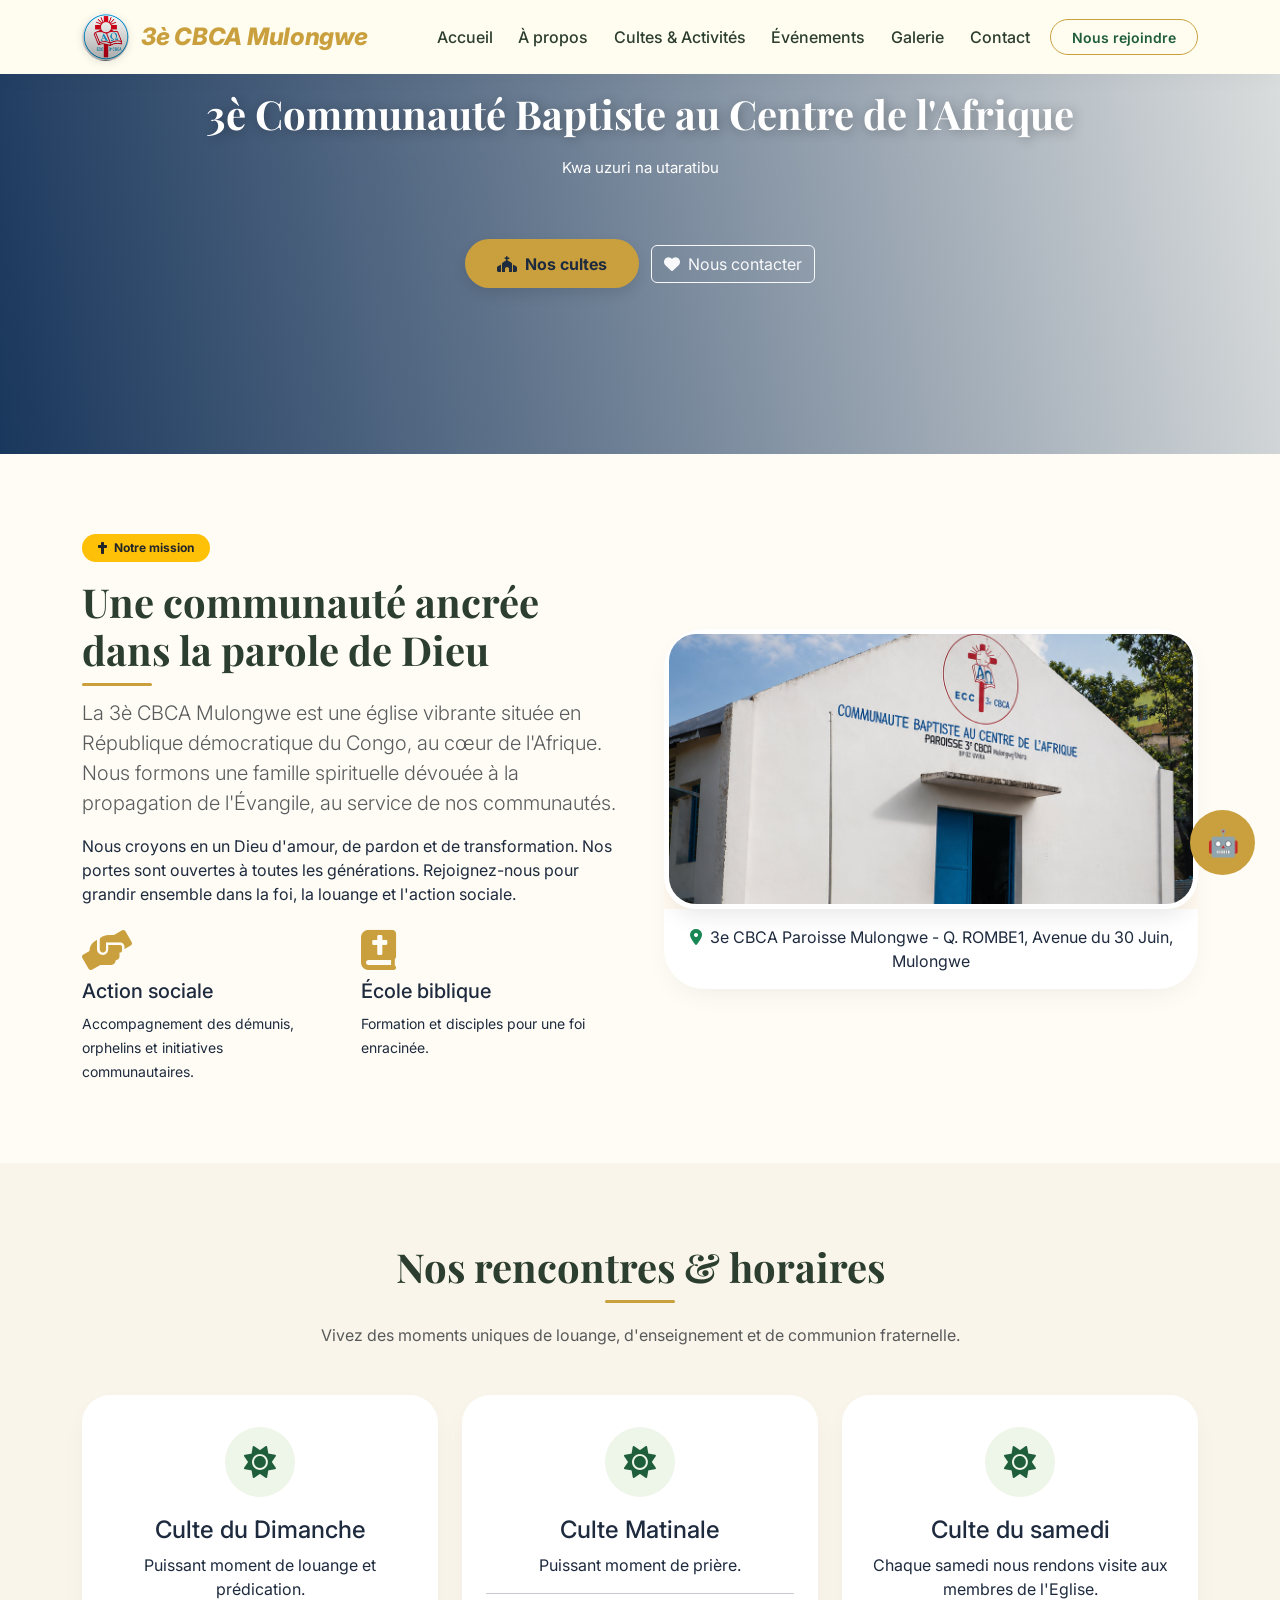
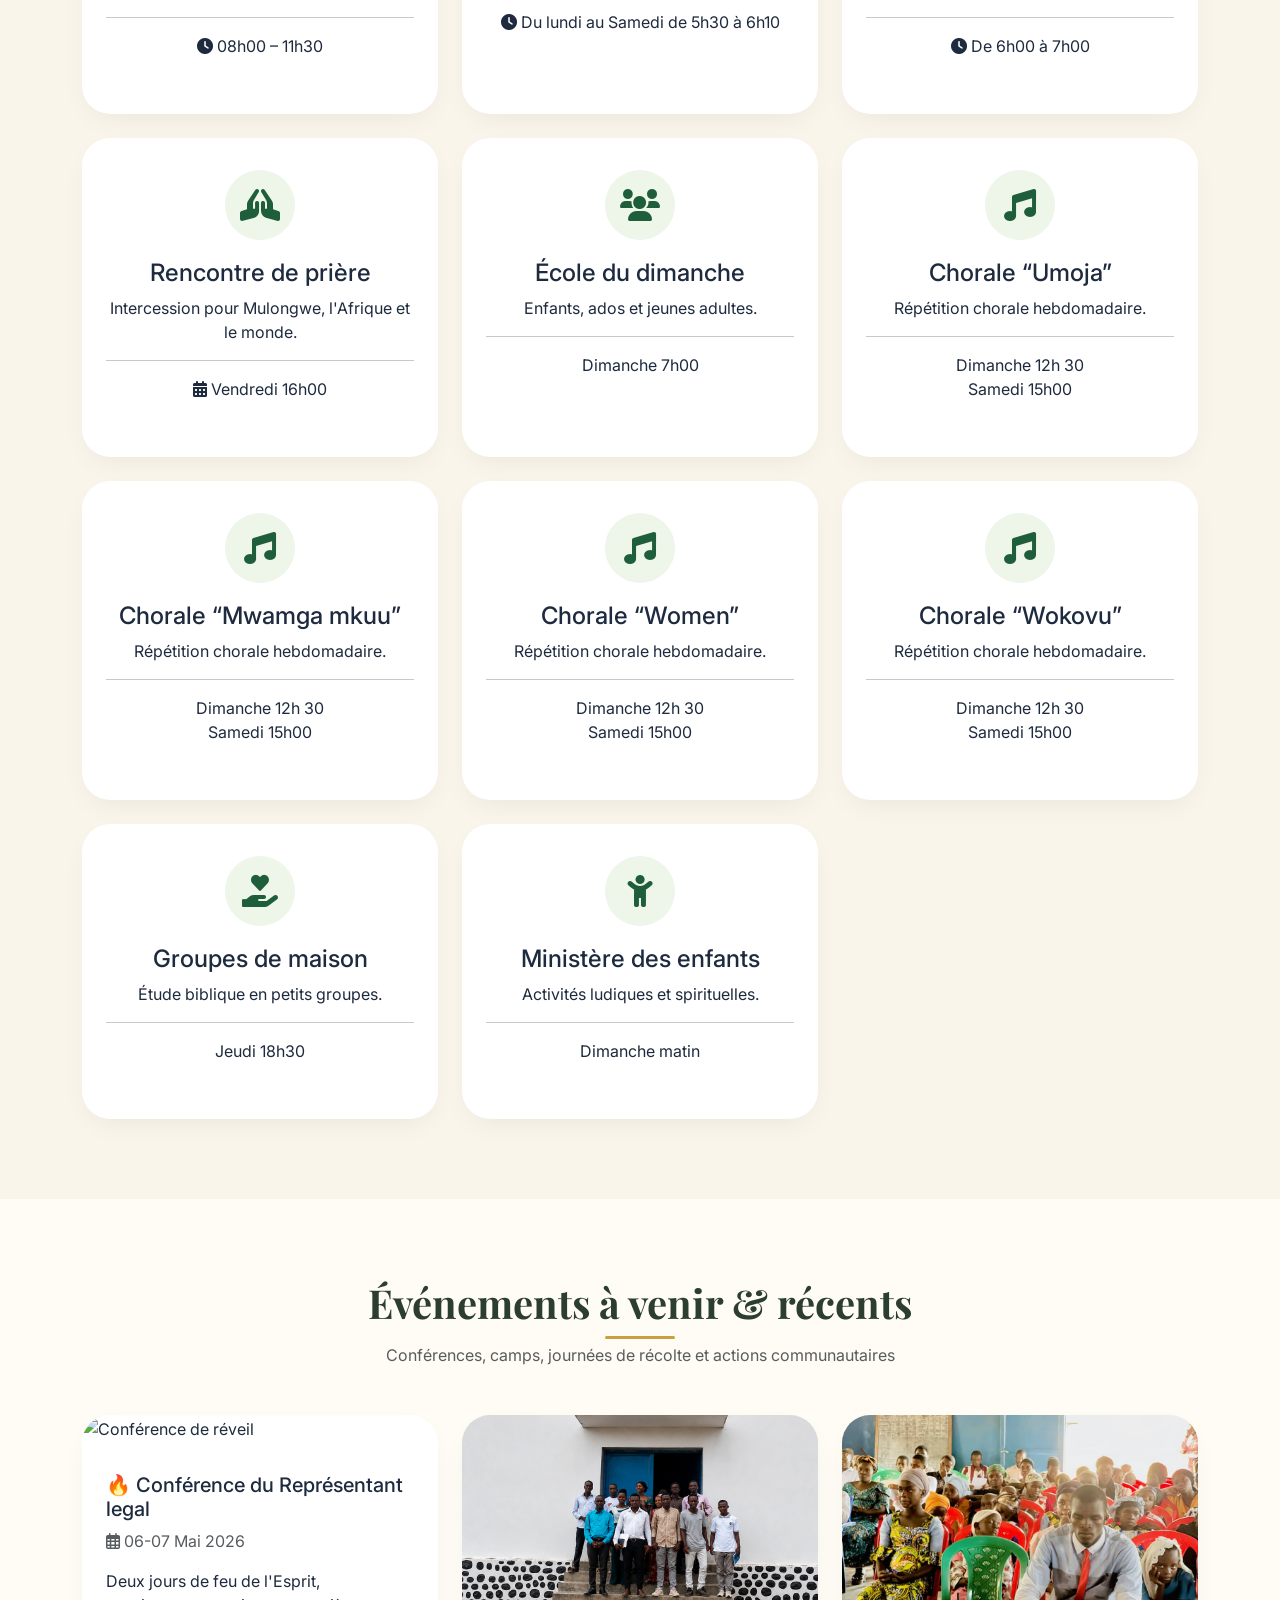
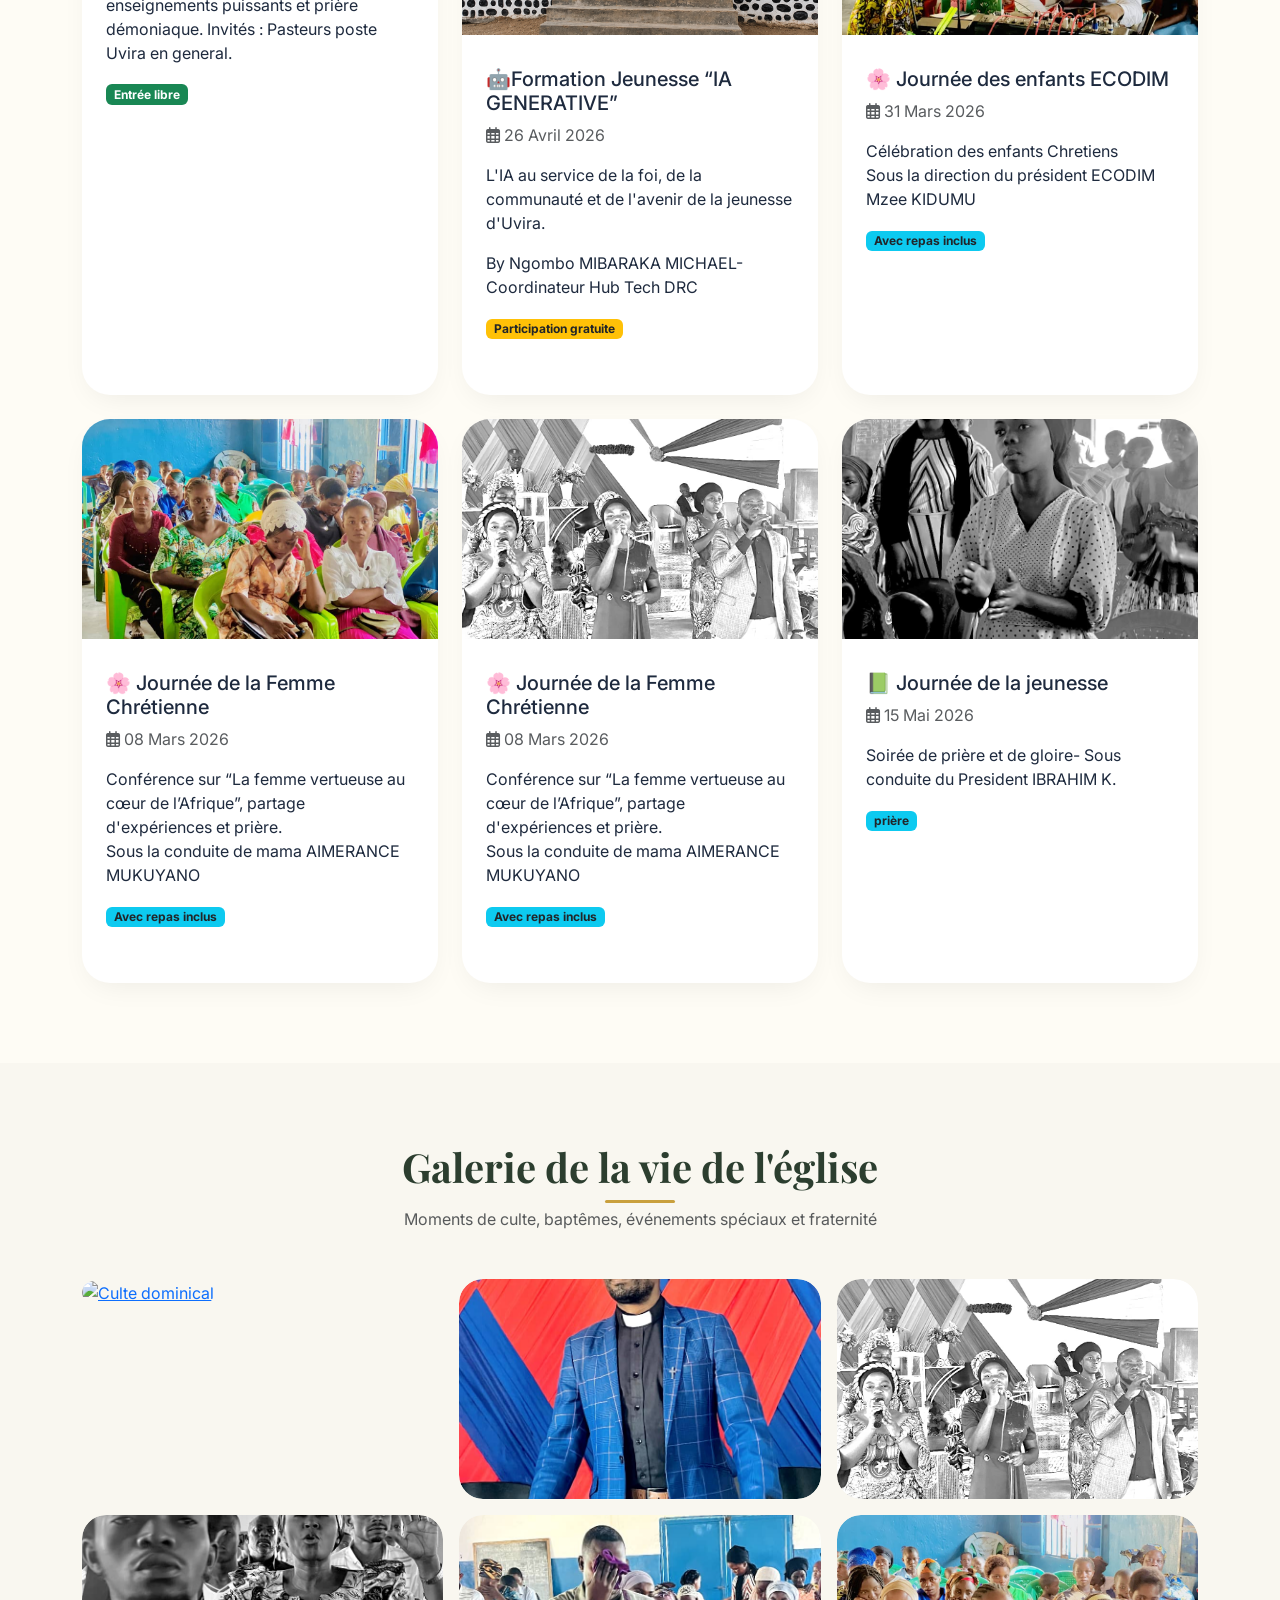
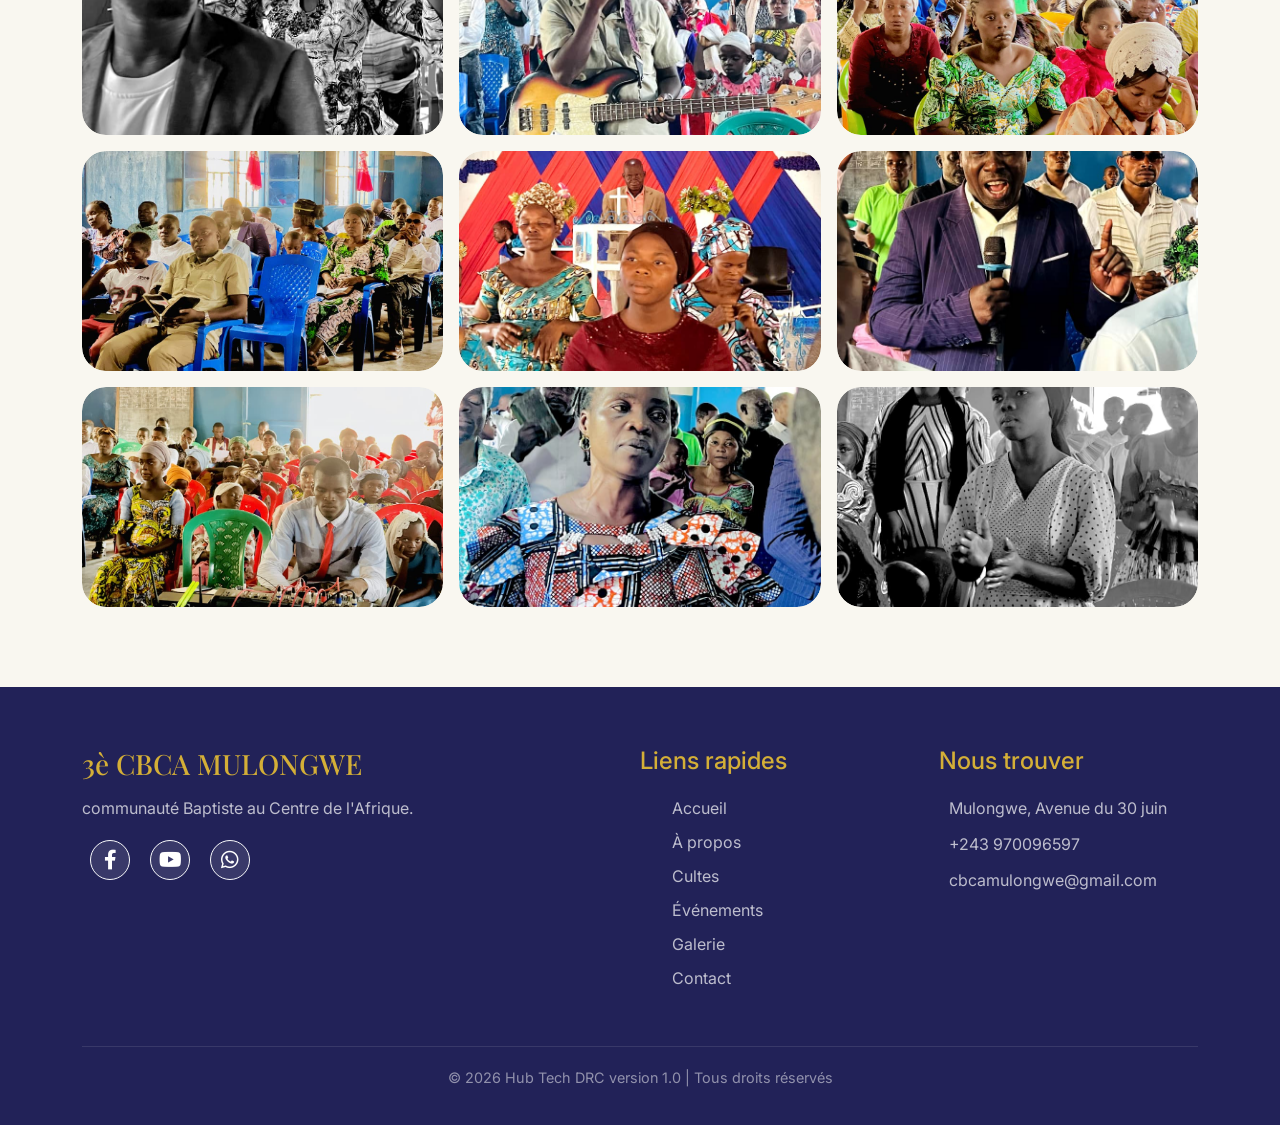
==== commit b8a207c4: "Fix image source path in index.html Modification logo" ====
--- a/index.html
+++ b/index.html
@@ -75,7 +75,7 @@
         </div>
         <div class="col-lg-6">
           <div class="church-card p-0 overflow-hidden">
-            <img src="image/cbca_mulongwe_eglise.png" alt="Photo extérieure de l'église CBCA Mulongwe" class="church-exterior-img" style="border-radius: 32px;">
+            <img src="cbca_mulongwe_eglise.png" alt="Photo extérieure de l'église CBCA Mulongwe" class="church-exterior-img" style="border-radius: 32px;">
             <div class="p-3 text-center bg-white rounded-bottom">
               <i class="fas fa-location-dot text-success me-1"></i> 3e CBCA Paroisse Mulongwe - Q. ROMBE1, Avenue du 30 Juin, Mulongwe
             </div>
